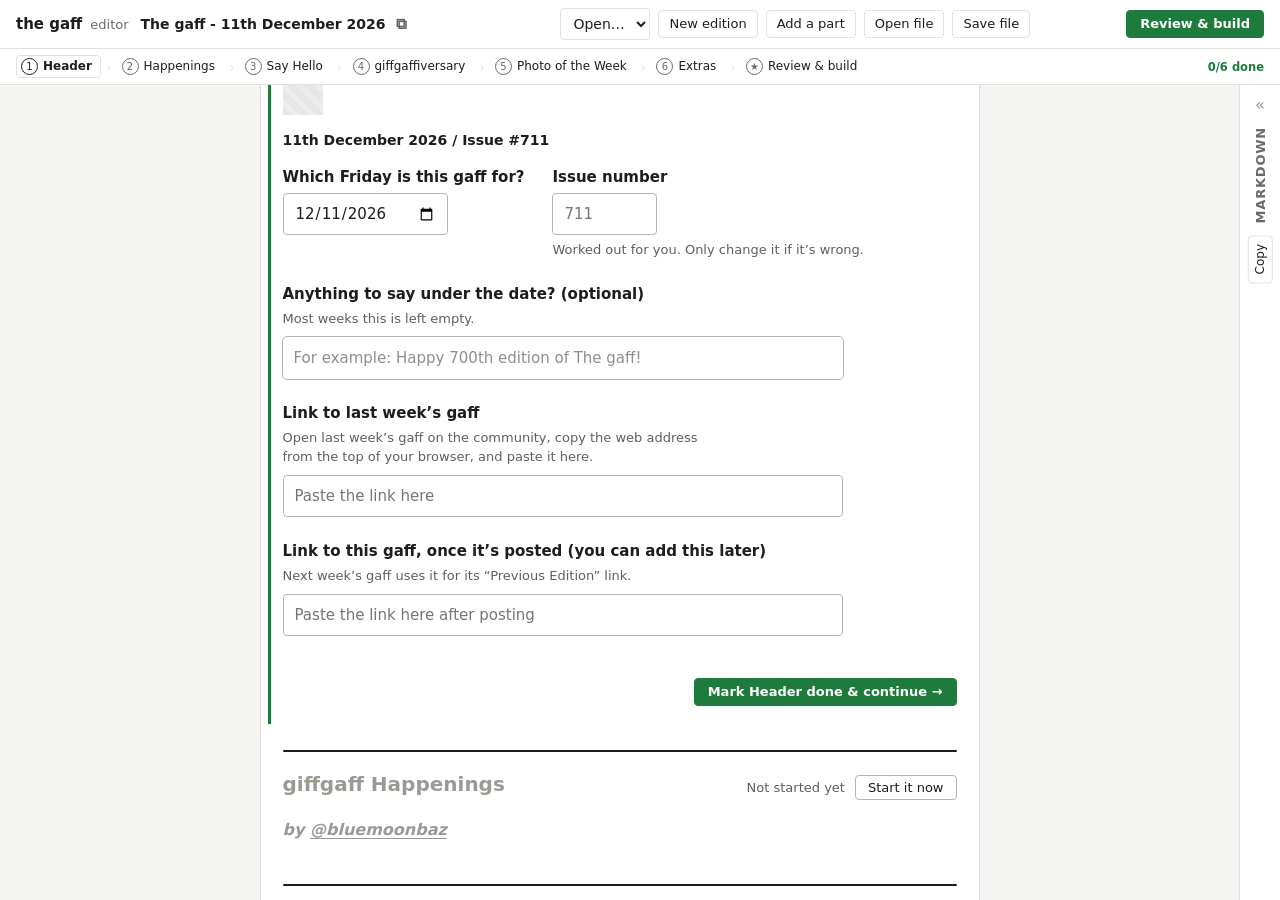
==== index.html @ 797ac7a9 "Add files via upload" ====
<!doctype html>
<html lang="en-GB">
<head>
<meta charset="utf-8">
<meta name="viewport" content="width=device-width, initial-scale=1">
<title>The gaff editor</title>
<link rel="stylesheet" href="static/style.css?v=ccc0c034e7">
</head>
<body>
<header class="topbar">
  <div class="brand"><span class="logo">the gaff</span><span class="brand-sub">editor</span></div>
  <div class="edition-title">
    <span id="thread-title">The gaff</span>
    <button class="icon-btn" id="copy-title" title="Copy thread title" aria-label="Copy thread title">⧉</button>
  </div>
  <div class="top-actions">
    <label class="open-label editor-only">
      <span class="sr-only">Open a draft or edition</span>
      <select id="open-select"><option value="">Open…</option></select>
    </label>
    <button class="btn editor-only" id="new-btn">New edition</button>
    <button class="btn editor-only" id="add-part" title="Add a part someone sent you (their file or link), or ask someone for theirs">Add a part</button>
    <button class="btn browser-only editor-only" id="open-file" title="Open a draft file you saved earlier">Open file</button>
    <button class="btn browser-only editor-only" id="save-file" title="Download this draft as a file, to keep a copy or move it to another computer">Save file</button>
    <a class="btn server-only editor-only" id="form-view" href="/static/classic.html" title="The older form-based editor (same drafts)">Form view</a>
    <span class="save-status" id="save-status" aria-live="polite"></span>
    <button class="btn primary editor-only" id="review-btn">Review &amp; build</button>
    <button class="btn primary contrib-only" id="send-part">Send my part</button>
  </div>
</header>

<nav class="tabs" id="tabs" role="tablist" aria-label="Steps"></nav>

<main class="studio" id="studio">
  <div class="canvas-scroll" id="scroll">
    <div id="review"></div>
    <article class="post editing" id="canvas" aria-label="The post – click the dashed boxes to type or paste"></article>
  </div>
  <aside class="rail" aria-label="Markdown">
    <div class="pane-head">
      <button class="icon-btn md-toggle" id="rail-toggle" aria-expanded="false" aria-controls="rail-md" title="Show the Markdown">«</button>
      <h2 id="rail-heading">Markdown</h2>
      <button class="btn small" id="rail-copy">Copy</button>
    </div>
    <div class="md-out" id="rail-md"></div>
  </aside>
</main>

<dialog id="done-dialog">
  <form method="dialog" class="dialog-body" id="done-body"></form>
</dialog>
<div class="toast" id="toast" role="status" hidden></div>

<script src="static/md.js?v=7ccc064579"></script>
<script src="static/gaff.js?v=5ef4375bb8"></script>
<script src="static/store.js?v=3853bcebb0"></script>
<script src="static/editor.js?v=be3383e889"></script>
</body>
</html>
---- static/style.css ----
:root {
  --bg: #f4f4f2;
  --panel: #ffffff;
  --ink: #1d1d1b;
  --muted: #6b6b66;
  --line: #e2e2dd;
  --accent: #222;       /* community "Log in to reply" yellow */
  --accent-ink: #1d1d1b;
  --focus: #333;
  --danger: #333;
  --ok: #333;
  --hl: #f2f2f2;
  --code-bg: #fafaf7;
  font-family: system-ui, -apple-system, "Segoe UI", sans-serif;
  color-scheme: light;
}
@media (prefers-color-scheme: dark) {
  :root:not([data-theme="light"]) {
    --bg: #161615; --panel: #1f1f1d; --ink: #ecece8; --muted: #a2a29c; --line: #34342f;
    --hl: #2a2a2a; --code-bg: #191917; --focus: #bbb; color-scheme: dark;
  }
}
:root[data-theme="dark"] {
  --bg: #161615; --panel: #1f1f1d; --ink: #ecece8; --muted: #a2a29c; --line: #34342f;
  --hl: #2a2a2a; --code-bg: #191917; --focus: #bbb; color-scheme: dark;
}

* { box-sizing: border-box; }
html, body { height: 100%; margin: 0; }
body { background: var(--bg); color: var(--ink); display: flex; flex-direction: column; font-size: 14px; }
.sr-only { position: absolute; width: 1px; height: 1px; overflow: hidden; clip: rect(0 0 0 0); }
button, input, select, textarea { font: inherit; color: inherit; }
:focus-visible { outline: 2px solid var(--focus); outline-offset: 2px; }

/* ---------- top bar ---------- */
.topbar {
  display: flex; align-items: center; gap: 16px; flex-wrap: wrap;
  padding: 10px 16px; background: #1d1d1b; color: #fff;
}
.brand { display: flex; align-items: baseline; gap: 8px; }
.logo { font-family: system-ui, -apple-system, "Segoe UI", sans-serif; font-weight: 700; font-size: 20px; color: inherit; letter-spacing: -0.5px; }
.brand-sub { color: #bdbdb6; font-size: 13px; }
.edition-title { display: flex; align-items: center; gap: 6px; font-weight: 600; flex: 1; min-width: 200px; }
.top-actions { display: flex; align-items: center; gap: 8px; flex-wrap: wrap; }
.topbar select, .topbar .btn:not(.primary) { background: #2d2d2a; border: 1px solid #45453f; color: #fff; }
.save-status { color: #bdbdb6; font-size: 12px; min-width: 80px; text-align: right; }
.icon-btn { background: none; border: 0; color: inherit; cursor: pointer; opacity: .7; font-size: 15px; padding: 2px 4px; }
.icon-btn:hover { opacity: 1; }

.btn {
  border: 1px solid var(--line); background: var(--panel); border-radius: 7px;
  padding: 4px 10px; cursor: pointer; white-space: nowrap; font-size: 13px; line-height: 1.4;
}
.btn:hover { filter: brightness(0.96); }
.btn.primary { background: var(--accent); color: var(--accent-ink); border-color: transparent; font-weight: 700; border-radius: 999px; padding: 4px 13px; }
.btn.small { padding: 2px 8px; font-size: 12px; }
.btn.ghost { background: transparent; }
.btn.danger { color: var(--danger); }
select { border: 1px solid var(--line); border-radius: 8px; padding: 6px 8px; background: var(--panel); }

/* ---------- three panes ---------- */
.workspace {
  flex: 1; min-height: 0;
  display: grid; grid-template-columns: minmax(340px, 1.15fr) minmax(280px, 1fr) minmax(320px, 1fr);
  gap: 1px; background: var(--line);
}
.pane { background: var(--panel); min-height: 0; display: flex; flex-direction: column; }
.pane-head {
  display: flex; align-items: center; gap: 10px; padding: 10px 14px;
  border-bottom: 1px solid var(--line); min-height: 46px;
}
.pane-head h2 { font-size: 13px; text-transform: uppercase; letter-spacing: .06em; color: var(--muted); margin: 0; flex: 1; }
.toggle { display: flex; align-items: center; gap: 5px; font-size: 12px; color: var(--muted); }

/* Collapsed Markdown: a slim rail with the expand button and Copy */
.md-toggle { color: var(--muted); font-size: 16px; line-height: 1; padding: 2px 4px; }
.workspace.md-collapsed { grid-template-columns: minmax(340px, 1.15fr) 40px minmax(320px, 1.6fr); }
.workspace.md-collapsed .md-out,
.workspace.md-collapsed .md-pane .toggle { display: none; }
.workspace.md-collapsed .md-pane .pane-head { flex-direction: column; justify-content: flex-start; height: 100%; padding: 10px 0; gap: 12px; border-bottom: 0; }
.workspace.md-collapsed .md-pane h2,
.workspace.md-collapsed #copy-md { writing-mode: vertical-rl; transform: rotate(180deg); flex: none; }
.workspace.md-collapsed .md-pane h2 { cursor: pointer; }
.workspace.md-collapsed #copy-md { padding: 8px 3px; }

@media (max-width: 1100px) {
  .workspace { grid-template-columns: 1fr 1fr; grid-template-rows: auto auto; }
  .workspace.md-collapsed { grid-template-columns: 40px 1fr; }
  .editor-pane { grid-column: 1 / -1; max-height: 60vh; }
}
@media (max-width: 720px) {
  .workspace { display: flex; flex-direction: column; overflow: auto; }
  .pane { min-height: 50vh; }
  .editor-pane { max-height: none; }
  /* Stacked layout: collapse to just the header bar, laid out normally */
  .workspace.md-collapsed .md-pane { min-height: 0; }
  .workspace.md-collapsed .md-pane .pane-head { flex-direction: row; height: auto; padding: 10px 14px; }
  .workspace.md-collapsed .md-pane h2,
  .workspace.md-collapsed #copy-md { writing-mode: horizontal-tb; transform: none; }
}

/* ---------- editor ---------- */

.form { padding: 14px; overflow: auto; flex: 1; }
.form.disabled .section-body { opacity: .45; }
.section-intro { color: var(--muted); margin: 0 0 12px; font-size: 13px; line-height: 1.45; }
.include { display: flex; align-items: center; gap: 8px; font-weight: 600; margin-bottom: 12px; }

.field { display: flex; flex-direction: column; gap: 4px; margin-bottom: 12px; }
.field > span { font-size: 12px; font-weight: 600; color: var(--muted); }
.field small { color: var(--muted); font-size: 12px; line-height: 1.4; }
.field input, .field textarea, .field select {
  border: 1px solid var(--line); border-radius: 8px; padding: 8px 10px; background: var(--panel); width: 100%;
}
.field textarea { resize: vertical; min-height: 64px; line-height: 1.45; font-family: ui-monospace, SFMono-Regular, Menlo, monospace; font-size: 12.5px; }
.field textarea.md { min-height: 120px; }
.field .prefixed { display: flex; align-items: stretch; }
.field .prefixed b { border: 1px solid var(--line); border-right: 0; border-radius: 8px 0 0 8px; padding: 8px 9px; color: var(--muted); background: var(--code-bg); font-weight: 600; }
.field .prefixed input { border-radius: 0 8px 8px 0; }
.row { display: grid; grid-template-columns: 1fr 1fr; gap: 10px; }
.parse-note { color: #555; font-size: 12px; }

.card { border: 1px solid var(--line); border-radius: 10px; padding: 12px; margin-bottom: 12px; background: var(--bg); }
.card-head { display: flex; align-items: center; gap: 6px; margin-bottom: 8px; }
.card-head strong { flex: 1; font-size: 13px; }
.card-head .btn { padding: 2px 8px; font-size: 12px; }
.list-title { font-size: 13px; margin: 18px 0 8px; }
.avatar-row { display: flex; gap: 8px; align-items: center; }
.avatar-row img { width: 36px; height: 36px; border-radius: 6px; background: var(--line); }

/* ---------- journey steps ---------- */
/* Full-width step bar across the top, under the title bar */
.tabs {
  flex: none; display: flex; align-items: center; gap: 4px 14px; flex-wrap: wrap;
  padding: 7px 16px; background: var(--panel); border-bottom: 1px solid var(--line);
}
.steps li.progress { margin-left: auto; padding-left: 14px; gap: 8px; font-size: 11.5px; color: var(--muted); font-weight: 600; white-space: nowrap; }
.steps li.progress::before { content: none; }
.progress .bar { width: 70px; height: 4px; border-radius: 2px; background: var(--line); overflow: hidden; }
.progress .bar span { display: block; height: 100%; background: var(--ok); transition: width .3s; }
.steps { list-style: none; margin: 0; padding: 0; display: flex; flex-wrap: wrap; row-gap: 4px; align-items: center; flex: 1; }
.steps li { display: flex; align-items: center; }
.steps li + li::before { content: "›"; color: var(--muted); padding: 0 5px; font-size: 14px; }
.step {
  display: inline-flex; align-items: center; gap: 5px; white-space: nowrap;
  border: 1px solid var(--line); background: transparent; border-radius: 999px;
  padding: 2px 9px 2px 3px; cursor: pointer; font-size: 12px; font-weight: 600; line-height: 1.4;
}
.step:hover { background: var(--bg); }
.step .num {
  flex: none; width: 17px; height: 17px; border-radius: 50%; display: grid; place-items: center;
  font-size: 10px; font-weight: 700; border: 1.5px solid var(--muted); color: var(--muted);
}
.step-label small { display: none; }   /* status shows in the circle, and in the tooltip */
.step.done .num, .step.ready .num { background: var(--ok); border-color: var(--ok); color: #fff; }
.step.skipped .num { border-style: dashed; }
.step.skipped .step-label { color: var(--muted); }
.step.warn .num { background: #555; border-color: #555; color: #fff; }
.step[aria-selected="true"] { border-color: var(--ink); box-shadow: inset 0 0 0 1px var(--ink); background: var(--bg); }
.step:is(.todo, .locked)[aria-selected="true"] .num { border-color: var(--ink); color: var(--ink); }

.step-title { font-size: 17px; margin: 0 0 4px; }
.step-nav { position: sticky; bottom: -14px; margin: 16px -14px -14px; padding: 12px 14px; background: var(--panel); border-top: 1px solid var(--line); }
.step-buttons { display: flex; align-items: center; gap: 8px; flex-wrap: wrap; }
.step-buttons .spacer { flex: 1; }
.step-done-note { color: var(--ok); font-weight: 700; font-size: 13px; }
.step-problems { background: #f3f3f3; color: #333; border-radius: 8px; padding: 10px 12px; margin-bottom: 10px; font-size: 13px; }
.step-problems ul { margin: 6px 0 0; padding-left: 18px; }

.review-list { list-style: none; padding: 0; margin: 0 0 16px; display: flex; flex-direction: column; gap: 6px; }
.review-list li { display: flex; align-items: center; gap: 10px; border: 1px solid var(--line); border-radius: 10px; padding: 8px 10px; }
.review-list .num { width: 24px; height: 24px; border-radius: 50%; display: grid; place-items: center; font-weight: 700; font-size: 12px; border: 1.5px solid var(--muted); color: var(--muted); flex: none; }
.review-list .done .num { background: var(--ok); border-color: var(--ok); color: #fff; }
.review-list .warn .num { background: #555; border-color: #555; color: #fff; }
.review-list .skipped .num { border-style: dashed; }
.review-name { flex: 1; display: flex; flex-direction: column; font-weight: 600; }
.review-name small { font-weight: 400; color: var(--muted); }
.btn.big { padding: 6px 18px; font-size: 14px; }
.btn:disabled { opacity: .45; cursor: not-allowed; filter: none; }

/* ---------- markdown pane ---------- */
.md-out { overflow: auto; flex: 1; padding: 8px 0; background: var(--code-bg); }
.md-part { padding: 4px 14px; border-left: 3px solid transparent; cursor: pointer; }
.md-part.active { background: var(--hl); border-left-color: var(--accent); }
.md-out.only .md-part:not(.active) { display: none; }
.md-part pre {
  margin: 0; white-space: pre-wrap; word-break: break-word;
  font: 12px/1.55 ui-monospace, SFMono-Regular, Menlo, monospace;
}

/* ---------- warnings ---------- */
.warn-chip { border: 0; background: #efefef; color: #333; border-radius: 999px; padding: 4px 10px; font-size: 12px; cursor: pointer; font-weight: 600; }
.warn-list { margin: 0; padding: 8px 14px 8px 30px; background: #f7f7f7; color: #333; border-bottom: 1px solid var(--line); font-size: 12.5px; max-height: 160px; overflow: auto; }
.warn-list li { cursor: pointer; padding: 2px 0; }
.warn-list li:hover { text-decoration: underline; }

/* ---------- preview (mimics community.giffgaff.com, always light) ---------- */
.preview-scroll { overflow: auto; flex: 1; background: #fff; padding: 16px; color-scheme: light; }
.post {
  background: #f2f2f2; color: #1d1d1b; border-radius: 4px; padding: 20px 22px;
  font-family: system-ui, -apple-system, "Segoe UI", sans-serif; font-size: 14px; line-height: 1.6;
  max-width: 660px; margin: 0 auto;
}
.pv-part { border-radius: 4px; transition: box-shadow .2s; cursor: pointer; }
.pv-part.active { box-shadow: -10px 0 0 #f2f2f2, -13px 0 0 var(--accent); }
.post p { margin: 0 0 1em; }
.post h1, .post h2, .post h3 { font-size: 20px; font-weight: 700; margin: .9em 0 .4em; }
.post h4 { font-size: 16px; font-weight: 700; margin: .6em 0 .8em; }
.post hr { border: 0; border-top: 2px solid #1d1d1b; margin: 1.2em 0; }
.post a { color: #1d1d1b; font-weight: 700; text-decoration: underline; text-underline-offset: 3px; }
.post a.mention { color: #333; text-decoration: none; }
.post blockquote { background: #fff; margin: 0 0 1em; padding: 12px 16px; border-radius: 4px; }
.post blockquote p:last-child { margin-bottom: 0; }
.post ul { padding-left: 22px; margin: 0 0 1em; list-style: square; }
.post img { max-width: 100%; height: auto; vertical-align: middle; }
.post img[alt=""] { min-width: 40px; min-height: 30px; background: repeating-linear-gradient(45deg, #e6e6e6 0 6px, #ededed 6px 12px); }
.post code { background: #fff; padding: 1px 4px; border-radius: 3px; font-size: 12.5px; }
.post .placeholder { background: #e8e8e8; border-radius: 3px; padding: 0 3px; }
.post .setext-warning { outline: 2px dashed #555; outline-offset: 3px; }

/* ---------- dialog ---------- */
dialog { border: 0; border-radius: 14px; padding: 0; width: min(720px, calc(100vw - 32px)); background: var(--panel); color: var(--ink); box-shadow: 0 20px 60px rgba(0,0,0,.3); }
dialog::backdrop { background: rgba(0,0,0,.45); }
.dialog-body { padding: 20px 22px; display: flex; flex-direction: column; gap: 12px; }
.dialog-body h3 { margin: 0; font-size: 18px; }
.dialog-body ul { margin: 0; padding-left: 20px; line-height: 1.6; }
.dialog-body textarea { width: 100%; height: 260px; font: 12px/1.5 ui-monospace, Menlo, monospace; border: 1px solid var(--line); border-radius: 8px; padding: 10px; background: var(--code-bg); }
.dialog-actions { display: flex; gap: 8px; justify-content: flex-end; flex-wrap: wrap; }
.files code { background: var(--code-bg); padding: 1px 5px; border-radius: 4px; }
.err-item { cursor: pointer; color: var(--danger); }
.err-item:hover { text-decoration: underline; }

/* ======================================================================
   Post editor (index.html): the post itself is the editor
   ====================================================================== */
.studio { flex: 1; min-height: 0; display: grid; grid-template-columns: 1fr 40px; gap: 1px; background: var(--line); }
.studio.rail-open { grid-template-columns: 1fr minmax(300px, 34%); }
.canvas-scroll { overflow: auto; background: #fff; padding: 20px 16px 120px; color-scheme: light; }
.post.editing { max-width: 720px; }
#review { max-width: 720px; margin: 0 auto; }
.review-card { background: var(--panel); color: var(--ink); border: 1px solid var(--line); border-radius: 12px; padding: 16px 18px; margin-bottom: 16px; font-family: system-ui, sans-serif; }
.review-card .btn.big { margin-top: 4px; }

/* parts that are added for you */
.post .fixed { position: relative; border-radius: 4px; }
.post.editing .fixed:hover { background: rgba(0, 0, 0, .035); }
.post .missing { color: #333; background: #f3f3f3; border-radius: 3px; padding: 0 4px; font-style: italic; }

/* dashed boxes you type or paste into */
.slot { outline: 1.5px dashed transparent; outline-offset: 3px; border-radius: 4px; transition: outline-color .12s, background .12s; }
.slot[contenteditable] { outline-color: #cfcfc8; min-height: 1.6em; cursor: text; }
.slot[contenteditable]:hover { outline-color: #a3a39c; }
.slot[contenteditable]:focus { outline: 2px solid #333; background: #fff; }
.slot[contenteditable]:empty::before, .slot[contenteditable].is-empty::before {
  content: attr(data-placeholder); color: #8a8a85; font-style: italic; font-weight: 400; pointer-events: none;
}
.slot.has-default.is-empty::before { font-style: normal; color: #7c7c76; }
.slot.has-default.is-empty::after { content: "  (standard text: type to change it)"; font: italic 11px system-ui, sans-serif; color: #9a9a94; }
.slot.problem, .link-chip.problem { outline: 2px solid #555 !important; outline-offset: 3px; }
.post .slot-hint { font: 12px/1.45 system-ui, sans-serif; color: #333; background: #f3f3f3; border-radius: 6px; padding: 5px 9px; margin: 8px 0 10px; }
.post blockquote.slot[contenteditable] { min-height: 72px; }
.post .slot p:last-child { margin-bottom: 0; }
.text-slot { margin: 2px 0; }
.title-slot.bold, .inline-slot.bold { font-weight: 700; }
.title-slot.linked, .inline-slot.linked { text-decoration: underline; text-underline-offset: 3px; }
.inline-slot { display: inline-block; min-width: 3ch; padding: 0 2px; }
h4 .inline-slot { font-style: italic; }
.greeting { margin: 6px 0 10px; }
.lines-slot[contenteditable] { min-height: 2.2em; padding: 2px 0; }
.lines-slot ul { margin-bottom: 0; }
.lines-images img { max-height: 180px; }
.slot-label { font: 600 12px system-ui, sans-serif; color: #6b6b66; margin: 14px 0 2px; }
.header-fields { display: flex; gap: 14px; flex-wrap: wrap; font: 600 12px system-ui, sans-serif; color: #6b6b66; margin: 0 0 12px; }
.header-fields input { font: 13px system-ui, sans-serif; border: 1px solid #d6d6d0; border-radius: 6px; padding: 3px 6px; margin-left: 4px; background: #fff; color: #1d1d1b; }

/* link chips */
.chip-wrap { margin: 2px 0 10px; }
.link-chip { display: inline-flex; align-items: center; gap: 4px; max-width: 100%; font: 12px system-ui, sans-serif; color: #333;
  background: #fff; border: 1px solid #dcdcd6; border-radius: 999px; padding: 2px 10px; cursor: pointer; }
.link-chip.empty { color: #6b6b66; border-style: dashed; }
.link-chip span { overflow: hidden; text-overflow: ellipsis; white-space: nowrap; }
.link-input { font: 12px system-ui, sans-serif; width: 100%; border: 2px solid #333; border-radius: 6px; padding: 4px 8px; }

/* items (stories, members, anniversaries, extra sections) */
.item { position: relative; padding: 10px 0 4px; }
.sec.current .item + .item, .sec.current .item + .add-btn { border-top: 1px dashed #dcdcd6; }
.item-tools { position: absolute; right: -4px; top: 8px; display: none; gap: 2px; z-index: 1; }
.sec.current .item:hover > .item-tools, .sec.current .item:focus-within > .item-tools { display: flex; }
.item-tools button { font: 12px system-ui, sans-serif; border: 1px solid #dcdcd6; background: #fff; border-radius: 6px; padding: 0 7px; cursor: pointer; color: #555; }
.item-tools button:disabled { opacity: .35; cursor: default; }
.add-btn { display: block; font: 600 12px system-ui, sans-serif; border: 1.5px dashed #bdbdb6; background: transparent; color: #555; border-radius: 8px;
  padding: 7px 12px; cursor: pointer; margin: 8px 0 16px; }
.add-btn:hover { border-color: #333; color: #333; }
.avatar-pick { display: flex; gap: 6px; align-items: center; margin-bottom: 6px; }
.avatar-pick img { width: 46px; height: 46px; border-radius: 4px; outline: 2px solid transparent; outline-offset: 1px; }
.sec.current .avatar-pick img { cursor: pointer; opacity: .5; }
.sec.current .avatar-pick img.on { outline-color: #333; opacity: 1; }
.avatar-pick small { font: 11px system-ui, sans-serif; color: #8a8a85; }

/* "+ Add a section" placeholder */
.add-section { display: flex; flex-wrap: wrap; align-items: center; gap: 4px 10px; width: 100%; text-align: left; margin: 18px 0 6px;
  border: 2px dashed #c9c9c2; background: rgba(255, 255, 255, .55); border-radius: 10px; padding: 12px 14px; cursor: pointer;
  font: 600 14px system-ui, -apple-system, "Segoe UI", sans-serif; color: #55554f; }
.add-section:hover { border-color: #333; color: #333; background: #fff; }
.add-section .plus { width: 24px; height: 24px; border-radius: 50%; border: 2px solid currentColor; display: grid; place-items: center; line-height: 1; }
.add-section small { flex-basis: 100%; font: 400 12px system-ui, sans-serif; color: #8a8a85; padding-left: 34px; }

/* where you are in the journey */
.sec { position: relative; margin: 0 -12px; padding: 2px 12px; border-radius: 6px; }
.sec.current { box-shadow: -4px 0 0 var(--accent); background: transparent; }
.sec.upcoming, .sec.skipped { opacity: .6; }
.sec .later { font: 13px system-ui, sans-serif; color: #6b6b66; margin: 0 0 12px; }
.sec .later button { background: none; border: 0; padding: 0; color: #333; text-decoration: underline; cursor: pointer; font: inherit; }
.state-pill { position: absolute; right: 12px; top: 24px; font: 600 11px system-ui, sans-serif; border: 0; border-radius: 999px; padding: 2px 9px; cursor: pointer; }
.state-pill.done { background: #f0f0f0; color: #333; }
.state-pill.upcoming, .state-pill.skipped { background: #efefef; color: #55554f; }
#sec-header > .state-pill { top: 8px; }
.extras-wrap > .state-pill { position: static; margin: 6px 0; }
.sec-actions { display: flex; flex-wrap: wrap; gap: 8px; align-items: center; justify-content: flex-end; padding: 12px 0 16px; font-family: system-ui, sans-serif; }
.sec-actions .problems { flex: 1 1 100%; }
.sec-actions .problems .slot-hint { margin: 0; }

/* markdown rail */
.rail { background: var(--panel); display: flex; flex-direction: column; min-height: 0; }
.studio:not(.rail-open) .rail .pane-head { flex-direction: column; height: 100%; padding: 10px 0; border-bottom: 0; gap: 12px; }
.studio:not(.rail-open) .rail h2, .studio:not(.rail-open) #rail-copy { writing-mode: vertical-rl; transform: rotate(180deg); flex: none; }
.studio:not(.rail-open) .rail h2 { cursor: pointer; }
.studio:not(.rail-open) #rail-md { display: none; }
.studio:not(.rail-open) #rail-copy { padding: 8px 3px; }

.toast { position: fixed; left: 50%; bottom: 22px; transform: translateX(-50%); z-index: 20; background: #1d1d1b; color: #fff;
  font: 13px system-ui, sans-serif; padding: 9px 14px; border-radius: 10px; box-shadow: 0 8px 30px rgba(0, 0, 0, .25); max-width: min(560px, calc(100vw - 32px)); }
.toast[hidden] { display: none; }

@media (max-width: 720px) {
  .studio, .studio.rail-open { grid-template-columns: 1fr; grid-template-rows: 1fr auto; }
  .studio:not(.rail-open) .rail .pane-head { flex-direction: row; height: auto; padding: 8px 14px; }
  .studio:not(.rail-open) .rail h2, .studio:not(.rail-open) #rail-copy { writing-mode: horizontal-tb; transform: none; }
  .rail { max-height: 45vh; }
  .item-tools { display: flex; position: static; justify-content: flex-end; }
}

/* ======================================================================
   Plain look: no colour, no pills, no shadows (overrides the rules above)
   ====================================================================== */
body { font-size: 14px; }
.topbar { background: var(--panel); color: var(--ink); border-bottom: 1px solid var(--line); padding: 8px 16px; gap: 12px; }
.logo { color: var(--ink); font-family: inherit; font-size: 15px; font-weight: 700; letter-spacing: 0; }
.brand-sub { color: var(--muted); }
.edition-title { font-weight: 600; }
.topbar select, .topbar .btn:not(.primary) { background: var(--panel); border: 1px solid var(--line); color: var(--ink); }
.save-status { color: var(--muted); }
.btn, .btn.primary, .btn.small { border-radius: 4px; }
.btn.primary { background: var(--ink); color: var(--panel); font-weight: 600; }
.btn.big { padding: 6px 16px; }
select { border-radius: 4px; }
a.btn { color: inherit; text-decoration: none; }

/* steps: a plain numbered list */
.tabs { padding: 6px 16px; }
.step { border: 1px solid transparent; border-radius: 4px; padding: 2px 8px 2px 4px; font-weight: 400; }
.step:hover { background: none; text-decoration: underline; }
.step[aria-selected="true"] { border-color: var(--line); background: none; box-shadow: none; font-weight: 700; }
.step .num { border: 1px solid var(--muted); font-weight: 400; }
.step.done .num, .step.ready .num, .step.warn .num { background: none; color: var(--ink); border-color: var(--ink); }
.step.skipped .step-label { color: var(--muted); text-decoration: line-through; }
.steps li + li::before { color: var(--line); }
.steps li.progress .bar { display: none; }
.review-list .done .num, .review-list .warn .num { background: none; color: var(--ink); border-color: var(--ink); }
.review-list li { border-radius: 4px; }
.review-card { border-radius: 4px; }

/* the post: a plain white page */
.canvas-scroll, .preview-scroll { background: var(--bg); }
.post { background: #fff; border: 1px solid #ddd; border-radius: 2px; }
.post a.mention { color: inherit; }
.sec { border-radius: 0; }
.sec.current { box-shadow: -2px 0 0 #999; background: none; }
.sec.upcoming, .sec.skipped { opacity: .5; }
.state-pill, .state-pill.done, .state-pill.upcoming, .state-pill.skipped {
  background: none; color: #666; font-weight: 400; border-radius: 0; padding: 0; text-decoration: underline;
}
.slot[contenteditable] { outline-color: #ccc; }
.slot[contenteditable]:focus { outline: 1px solid #333; }
.slot.problem, .link-chip.problem { outline: 1px solid #333 !important; }
.post .slot-hint, .step-problems, .warn-list { background: none; border-left: 2px solid #333; border-radius: 0; color: #333; padding: 2px 8px; }
.post .slot-hint::before { content: "\26A0\FE0E  "; }
.warn-chip { background: none; border: 1px solid var(--line); border-radius: 4px; color: var(--ink); font-weight: 400; }
.link-chip, .link-input, .add-btn { border-radius: 4px; }
.link-chip { color: #333; }
.add-section { font-family: inherit; font-size: 13px; font-weight: 600; border: 1px dashed #bbb; border-radius: 4px; background: none; color: #444; }
.add-section:hover { background: none; border-color: #333; color: #000; }
.add-section .plus { border: 0; width: auto; height: auto; font-size: 15px; }
.avatar-pick img { border-radius: 2px; }
.sec.current .avatar-pick img.on { outline: 1px solid #333; }
.toast { background: #333; border-radius: 4px; box-shadow: none; }
.md-part.active { border-left-color: #999; }
dialog { border-radius: 4px; box-shadow: 0 4px 20px rgba(0, 0, 0, .2); }

/* Buttons that only make sense with or without the Python server */
.browser-only { display: none !important; }
body[data-mode="browser"] .browser-only { display: inline-block !important; }
body[data-mode="browser"] .server-only { display: none !important; }

/* Sending parts: contributor mode (?part=…) and the editor's "Add a part" */
.contrib-only { display: none !important; }
body[data-part] .contrib-only { display: inline-block !important; }
body[data-part] .editor-only { display: none !important; }
.part-bar { display: flex; flex-wrap: wrap; align-items: center; gap: 6px 8px; font-size: 13px; }
.part-bar select, .part-bar input { font: inherit; border: 1px solid var(--line); border-radius: 4px; padding: 2px 6px; background: var(--panel); color: var(--ink); }
.part-bar .muted { color: var(--muted); }
.part-bar a { color: inherit; margin-left: auto; }
.post .from-note { font: 12px system-ui, sans-serif; color: #444; border-left: 2px solid #999; padding: 2px 8px; margin: 0 0 12px; }
.paste-link { display: flex; gap: 6px; }
.paste-link input { flex: 1; font: 13px system-ui, sans-serif; border: 1px solid var(--line); border-radius: 4px; padding: 5px 8px; background: var(--panel); color: var(--ink); }
.part-error { color: var(--ink); border-left: 2px solid #333; padding: 2px 8px; font-size: 13px; }
.dialog-body h4 { margin: 4px 0 0; font-size: 14px; }
.dialog-body hr { border: 0; border-top: 1px solid var(--line); margin: 6px 0; width: 100%; }

/* Header step: plain questions with room to breathe */
.questions { margin: 6px 0 4px; font-family: system-ui, -apple-system, "Segoe UI", sans-serif; }
.q { margin: 0 0 22px; }
.q-row { display: flex; flex-wrap: wrap; gap: 0 28px; }
.q-label { font-size: 15px; font-weight: 600; color: #1d1d1b; margin: 0 0 4px; }
.post .q-help { font-size: 13px; line-height: 1.45; color: #5f5f5a; margin: 0 0 8px; max-width: 52ch; }
.q input[type="date"], .q input[type="text"], .q input[type="url"] {
  font: 15px system-ui, -apple-system, "Segoe UI", sans-serif; color: #1d1d1b; background: #fff;
  border: 1px solid #b5b5b0; border-radius: 4px; padding: 9px 11px; min-height: 42px;
}
.q input.short { width: 7em; }
.q input.link-box { width: 100%; max-width: 560px; }
.q input:focus { outline: 2px solid #333; outline-offset: 1px; border-color: #333; }
.q input.problem { outline: 2px solid #333; }
.q .slot.boxed[contenteditable] {
  outline: 1px solid #b5b5b0; outline-offset: 0; border-radius: 4px; background: #fff;
  padding: 9px 11px; min-height: 42px; max-width: 560px; font-size: 15px;
}
.q .slot.boxed[contenteditable]:focus { outline: 2px solid #333; }
.q .slot-hint { margin: 8px 0 0; }

.post .q-help.after { margin: 6px 0 0; }

/* Roomier boxes inside the sections (stories, members, anniversaries) */
.post .text-slot[contenteditable] { padding: 7px 10px; margin: 8px 0 6px; min-height: 2.4em; }
.post .inline-slot[contenteditable] { padding: 1px 6px; margin: 0 2px; min-height: 0; }
.post .chip-wrap { margin: 8px 0 14px; }
.post .link-chip { font-size: 13px; padding: 5px 12px; }
.post blockquote.slot[contenteditable], .post .md-slot[contenteditable] { padding: 12px 14px; margin: 0 0 18px; }
.post .item { padding: 16px 0 6px; }
.post .lines-slot[contenteditable] { padding: 8px 10px; margin: 8px 0 14px; min-height: 2.6em; }
.post .greeting { margin: 0 0 12px; }
.post .avatar-pick { margin: 4px 0 10px; }
.post .add-btn { margin: 4px 0 22px; padding: 8px 14px; font-size: 13px; }

/* ======================================================================
   Sections: tidy form-style boxes (overrides the dashed look above)
   ====================================================================== */
.post .slot[contenteditable] {
  outline: 1px solid #c4c4bf; outline-offset: 0; border-radius: 4px; background: #fff;
}
.post .slot[contenteditable]:hover { outline-color: #9a9a95; }
.post .slot[contenteditable]:focus { outline: 2px solid #333; }
.post .slot[contenteditable]:empty::before, .post .slot[contenteditable].is-empty::before {
  font-style: normal; color: #8e8e89;
}
.post .text-slot[contenteditable] { padding: 9px 11px; margin: 4px 0 6px; min-height: 0; }
.post .title-slot.bold[contenteditable] { font-weight: 700; }
.post blockquote.slot[contenteditable] { background: #fff; padding: 12px 14px; margin: 6px 0 4px; min-height: 90px; }
.post .md-slot[contenteditable]:not(blockquote) { padding: 10px 12px; margin: 6px 0 14px; }
.post .lines-slot[contenteditable] { padding: 9px 11px; margin: 6px 0 4px; }
.post .slot.problem, .post .slot.problem[contenteditable] { outline: 2px solid #333 !important; }

/* "by @username": a small box sized to the name */
.post h4.by-line { display: flex; align-items: center; gap: 2px; margin: 4px 0 14px; }
.post .author-box {
  font: italic 700 16px system-ui, -apple-system, "Segoe UI", sans-serif; color: #1d1d1b;
  border: 1px solid #c4c4bf; border-radius: 4px; background: #fff; padding: 3px 7px; width: auto;
}
.post .author-box:focus { outline: 2px solid #333; outline-offset: 0; border-color: #333; }

/* Each story / member / anniversary: a heading row, then its boxes */
.post .item { padding: 18px 0 10px; }
.sec.current .item + .item, .sec.current .item + .add-btn { border-top: 1px solid #e3e3df; }
.post .item-head { display: flex; align-items: center; justify-content: space-between; gap: 8px; margin: 0 0 6px; }
.post .item-name { font: 600 13px system-ui, -apple-system, "Segoe UI", sans-serif; color: #5f5f5a; text-transform: uppercase; letter-spacing: .04em; }
.post .item-tools, .sec.current .item:hover > .item-tools, .sec.current .item:focus-within > .item-tools {
  position: static; display: flex; gap: 6px;
}
.post .item-btn {
  font: 13px system-ui, -apple-system, "Segoe UI", sans-serif; color: #333; background: #fff;
  border: 1px solid #c4c4bf; border-radius: 4px; padding: 3px 10px; cursor: pointer;
}
.post .item-btn:hover:not(:disabled) { border-color: #333; }
.post .item-btn:disabled { opacity: .4; cursor: default; }

/* The thread link: a plain text link under the title */
.post .chip-wrap { margin: 2px 0 10px; }
.post .link-chip, .post .link-chip.empty {
  border: 0; background: none; padding: 2px 0; border-radius: 0;
  font: 14px system-ui, -apple-system, "Segoe UI", sans-serif; color: #333; text-decoration: underline; text-underline-offset: 3px;
}
.post .link-chip:hover { color: #000; }
.post .link-input { font-size: 14px; padding: 8px 10px; border: 1px solid #333; border-radius: 4px; max-width: 560px; }

/* "+ Add another story": a normal button */
.post .add-btn {
  display: inline-block; font: 600 14px system-ui, -apple-system, "Segoe UI", sans-serif; color: #1d1d1b;
  background: #fff; border: 1px solid #b5b5b0; border-radius: 4px; padding: 8px 14px; margin: 10px 0 24px;
}
.post .add-btn:hover { border-color: #333; color: #000; }

/* Labels above boxes, and room between stacked boxes */
.post .slot-label { font: 600 14px system-ui, -apple-system, "Segoe UI", sans-serif; color: #1d1d1b; margin: 18px 0 4px; }
.post .lines-slot[contenteditable] { margin: 6px 0 14px; }
.post .chip-wrap + .fixed, .post .chip-wrap + p { margin-top: 14px; }

/* Section status on the heading line: "✓ Done [Edit]" */
.post .sec-title-row { display: flex; align-items: center; justify-content: space-between; gap: 12px; flex-wrap: wrap; }
.post .sec-title-row > h3, .post .sec-title-row > p { margin-right: auto; }
.post .sec-status { display: flex; align-items: center; gap: 10px; font: 13px system-ui, -apple-system, "Segoe UI", sans-serif; color: #5f5f5a; white-space: nowrap; }
.post .sec-status.done .sec-status-text { color: #1d1d1b; font-weight: 600; }
.post .status-btn {
  font: 13px system-ui, -apple-system, "Segoe UI", sans-serif; color: #1d1d1b; background: #fff;
  border: 1px solid #b5b5b0; border-radius: 4px; padding: 4px 12px; cursor: pointer;
}
.post .status-btn:hover { border-color: #333; }
.post .extras-label { font: 600 13px system-ui, -apple-system, "Segoe UI", sans-serif; color: #5f5f5a; text-transform: uppercase; letter-spacing: .04em; margin: 14px auto 6px 0; }
/* Not started / skipped: grey the heading, keep the button clear */
.sec.upcoming, .sec.skipped { opacity: 1; }
.sec.upcoming h3, .sec.upcoming h4, .sec.skipped h3, .sec.skipped h4 { color: #9a9a95; }
.sec.upcoming h4 a, .sec.skipped h4 a { color: inherit; }

/* Quotes in finished sections: a light grey box with a line on the left */
.post blockquote:not([contenteditable]) {
  background: #f4f4f2; border-left: 3px solid #cfcfca; border-radius: 0 4px 4px 0; padding: 10px 14px; margin: 6px 0 16px;
}

/* The "you're here" line starts at the section's divider, not in the gap above it */
.post .sec { margin-top: 26px; padding-top: 0; }
.post .sec:first-child { margin-top: 0; }
.post .sec > hr.fixed:first-child { margin: 0 0 16px; }
.post .sec-title-row > h3 { margin-top: 0; }
.sec.current { box-shadow: -3px 0 0 #1e7b3c; }

/* ======================================================================
   A little colour, only where it means something:
   green = done / continue, amber = needs attention. Everything else stays grey.
   ====================================================================== */
:root { --go: #1e7b3c; --go-dark: #17642f; --go-soft: #e7f3ea; --warn: #9a5b00; --warn-soft: #fff4dc; --warn-line: #d89a2b; }

/* Main buttons: Mark … done & continue, Review & build, Build, Send my part */
.btn.primary, .post .btn.primary { background: var(--go); color: #fff; border-color: var(--go); }
.btn.primary:hover:not(:disabled) { background: var(--go-dark); filter: none; }
.btn.primary:disabled { background: #9fbfa8; border-color: #9fbfa8; }

/* Done */
.post .sec-status.done .sec-status-text { color: var(--go); }
.step.done .num, .step.ready .num { background: var(--go); border-color: var(--go); color: #fff; }
.review-list .done .num { background: var(--go); border-color: var(--go); color: #fff; }
.steps li.progress { color: var(--go); }

/* Needs attention */
.step.warn .num, .review-list .warn .num { background: var(--warn-line); border-color: var(--warn-line); color: #fff; }
.post .slot-hint, .step-problems, .warn-list, .part-error {
  color: var(--warn); background: var(--warn-soft); border-left: 3px solid var(--warn-line); border-radius: 0 4px 4px 0;
}
.post .slot.problem, .post .slot.problem[contenteditable], .post .link-chip.problem, .q input.problem {
  outline: 2px solid var(--warn-line) !important; outline-offset: 0;
}

/* Remove: grey until you point at it */
.post .item-btn:last-child:hover:not(:disabled) { color: #b42318; border-color: #b42318; }

/* Notes from contributors */
.post .from-note { border-left: 3px solid var(--go); background: var(--go-soft); color: #1d3b26; border-radius: 0 4px 4px 0; padding: 4px 10px; }
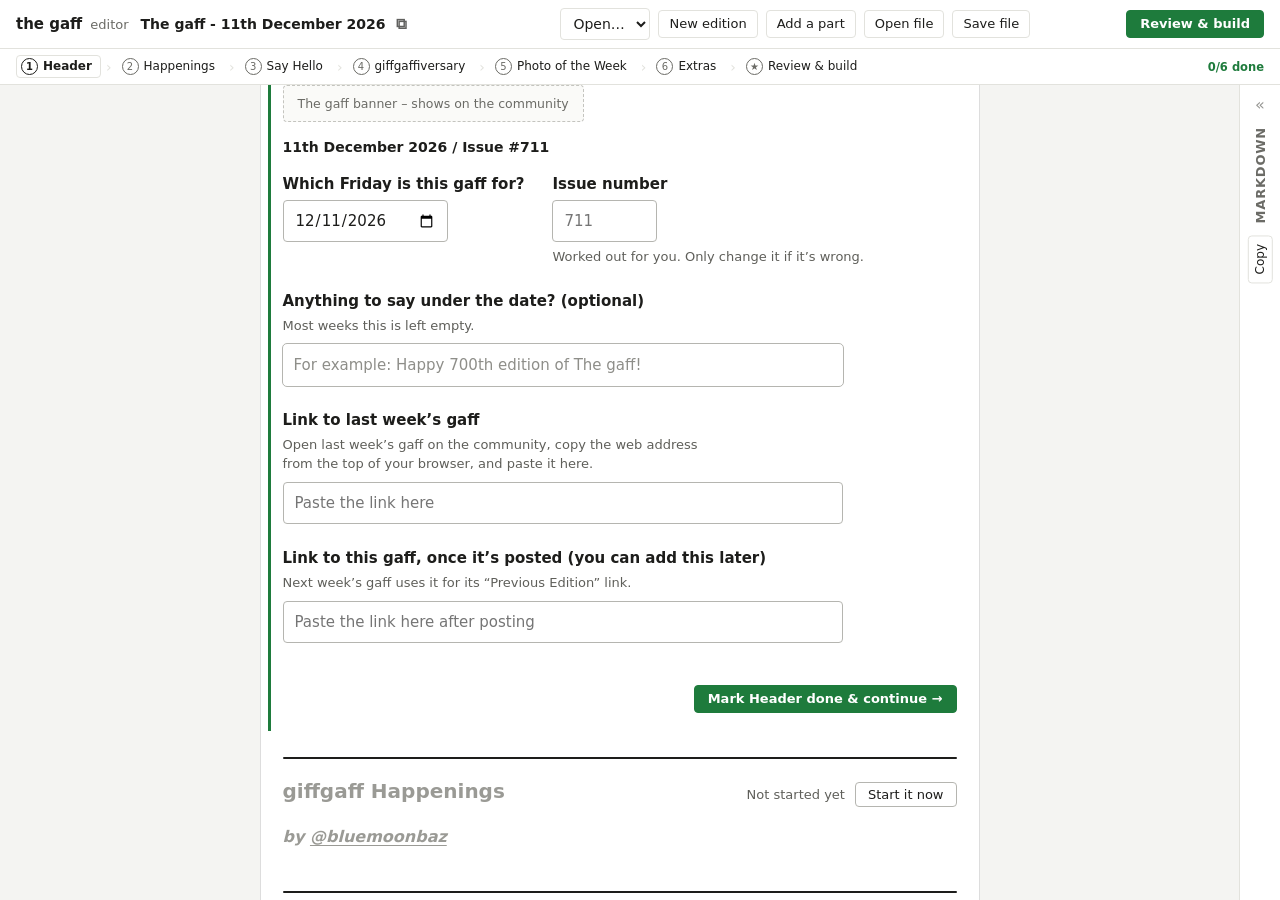
==== commit 6063152d: "Add files via upload" ====
--- a/index.html
+++ b/index.html
@@ -4,7 +4,7 @@
 <meta charset="utf-8">
 <meta name="viewport" content="width=device-width, initial-scale=1">
 <title>The gaff editor</title>
-<link rel="stylesheet" href="static/style.css?v=ccc0c034e7">
+<link rel="stylesheet" href="static/style.css?v=716e9281f2">
 </head>
 <body>
 <header class="topbar">
@@ -22,7 +22,6 @@
     <button class="btn editor-only" id="add-part" title="Add a part someone sent you (their file or link), or ask someone for theirs">Add a part</button>
     <button class="btn browser-only editor-only" id="open-file" title="Open a draft file you saved earlier">Open file</button>
     <button class="btn browser-only editor-only" id="save-file" title="Download this draft as a file, to keep a copy or move it to another computer">Save file</button>
-    <a class="btn server-only editor-only" id="form-view" href="/static/classic.html" title="The older form-based editor (same drafts)">Form view</a>
     <span class="save-status" id="save-status" aria-live="polite"></span>
     <button class="btn primary editor-only" id="review-btn">Review &amp; build</button>
     <button class="btn primary contrib-only" id="send-part">Send my part</button>
@@ -51,9 +50,9 @@
 </dialog>
 <div class="toast" id="toast" role="status" hidden></div>
 
-<script src="static/md.js?v=7ccc064579"></script>
+<script src="static/md.js?v=512c4dd237"></script>
 <script src="static/gaff.js?v=5ef4375bb8"></script>
-<script src="static/store.js?v=3853bcebb0"></script>
-<script src="static/editor.js?v=be3383e889"></script>
+<script src="static/store.js?v=6207f3c7a5"></script>
+<script src="static/editor.js?v=01590c4e12"></script>
 </body>
 </html>
--- a/static/style.css
+++ b/static/style.css
@@ -1,19 +1,27 @@
+/* The gaff editor. Plain black, white and grey; colour only where it means something:
+   green = done / continue, amber = needs attention. */
+
 :root {
   --bg: #f4f4f2;
-  --panel: #ffffff;
+  --panel: #fff;
   --ink: #1d1d1b;
   --muted: #6b6b66;
   --line: #e2e2dd;
-  --accent: #222;       /* community "Log in to reply" yellow */
-  --accent-ink: #1d1d1b;
-  --focus: #333;
-  --danger: #333;
-  --ok: #333;
   --hl: #f2f2f2;
   --code-bg: #fafaf7;
-  font-family: system-ui, -apple-system, "Segoe UI", sans-serif;
+  --focus: #333;
+  --box: #c4c4bf;          /* outline of boxes you type into */
+  --go: #1e7b3c;
+  --go-dark: #17642f;
+  --go-soft: #e7f3ea;
+  --warn: #9a5b00;
+  --warn-soft: #fff4dc;
+  --warn-line: #d89a2b;
+  --font: system-ui, -apple-system, "Segoe UI", sans-serif;
+  font-family: var(--font);
   color-scheme: light;
 }
+/* Dark mode for the editor around the post; the post itself always stays light, like the community. */
 @media (prefers-color-scheme: dark) {
   :root:not([data-theme="light"]) {
     --bg: #161615; --panel: #1f1f1d; --ink: #ecece8; --muted: #a2a29c; --line: #34342f;
@@ -28,548 +36,307 @@
 * { box-sizing: border-box; }
 html, body { height: 100%; margin: 0; }
 body { background: var(--bg); color: var(--ink); display: flex; flex-direction: column; font-size: 14px; }
-.sr-only { position: absolute; width: 1px; height: 1px; overflow: hidden; clip: rect(0 0 0 0); }
 button, input, select, textarea { font: inherit; color: inherit; }
 :focus-visible { outline: 2px solid var(--focus); outline-offset: 2px; }
+.sr-only { position: absolute; width: 1px; height: 1px; overflow: hidden; clip: rect(0 0 0 0); }
+
+/* ---------- buttons ---------- */
+.btn {
+  border: 1px solid var(--line); background: var(--panel); color: var(--ink); border-radius: 4px;
+  padding: 4px 10px; cursor: pointer; white-space: nowrap; font-size: 13px; line-height: 1.4;
+}
+.btn:hover { filter: brightness(.96); }
+.btn:disabled { opacity: .45; cursor: not-allowed; filter: none; }
+.btn.primary { background: var(--go); border-color: var(--go); color: #fff; font-weight: 600; padding: 4px 13px; }
+.btn.primary:hover:not(:disabled) { background: var(--go-dark); filter: none; }
+.btn.primary:disabled { background: #9fbfa8; border-color: #9fbfa8; opacity: 1; }
+.btn.small { padding: 2px 8px; font-size: 12px; }
+.btn.ghost { background: transparent; }
+.btn.big { padding: 6px 16px; font-size: 14px; }
+.icon-btn { background: none; border: 0; color: inherit; cursor: pointer; opacity: .7; font-size: 15px; padding: 2px 4px; }
+.icon-btn:hover { opacity: 1; }
+select { border: 1px solid var(--line); border-radius: 4px; padding: 6px 8px; background: var(--panel); color: var(--ink); }
 
 /* ---------- top bar ---------- */
 .topbar {
-  display: flex; align-items: center; gap: 16px; flex-wrap: wrap;
-  padding: 10px 16px; background: #1d1d1b; color: #fff;
+  display: flex; align-items: center; gap: 12px; flex-wrap: wrap;
+  padding: 8px 16px; background: var(--panel); color: var(--ink); border-bottom: 1px solid var(--line);
 }
 .brand { display: flex; align-items: baseline; gap: 8px; }
-.logo { font-family: system-ui, -apple-system, "Segoe UI", sans-serif; font-weight: 700; font-size: 20px; color: inherit; letter-spacing: -0.5px; }
-.brand-sub { color: #bdbdb6; font-size: 13px; }
+.logo { font-weight: 700; font-size: 15px; }
+.brand-sub { color: var(--muted); font-size: 13px; }
 .edition-title { display: flex; align-items: center; gap: 6px; font-weight: 600; flex: 1; min-width: 200px; }
 .top-actions { display: flex; align-items: center; gap: 8px; flex-wrap: wrap; }
-.topbar select, .topbar .btn:not(.primary) { background: #2d2d2a; border: 1px solid #45453f; color: #fff; }
-.save-status { color: #bdbdb6; font-size: 12px; min-width: 80px; text-align: right; }
-.icon-btn { background: none; border: 0; color: inherit; cursor: pointer; opacity: .7; font-size: 15px; padding: 2px 4px; }
-.icon-btn:hover { opacity: 1; }
-
-.btn {
-  border: 1px solid var(--line); background: var(--panel); border-radius: 7px;
-  padding: 4px 10px; cursor: pointer; white-space: nowrap; font-size: 13px; line-height: 1.4;
-}
-.btn:hover { filter: brightness(0.96); }
-.btn.primary { background: var(--accent); color: var(--accent-ink); border-color: transparent; font-weight: 700; border-radius: 999px; padding: 4px 13px; }
-.btn.small { padding: 2px 8px; font-size: 12px; }
-.btn.ghost { background: transparent; }
-.btn.danger { color: var(--danger); }
-select { border: 1px solid var(--line); border-radius: 8px; padding: 6px 8px; background: var(--panel); }
-
-/* ---------- three panes ---------- */
-.workspace {
-  flex: 1; min-height: 0;
-  display: grid; grid-template-columns: minmax(340px, 1.15fr) minmax(280px, 1fr) minmax(320px, 1fr);
-  gap: 1px; background: var(--line);
-}
-.pane { background: var(--panel); min-height: 0; display: flex; flex-direction: column; }
-.pane-head {
-  display: flex; align-items: center; gap: 10px; padding: 10px 14px;
-  border-bottom: 1px solid var(--line); min-height: 46px;
-}
-.pane-head h2 { font-size: 13px; text-transform: uppercase; letter-spacing: .06em; color: var(--muted); margin: 0; flex: 1; }
-.toggle { display: flex; align-items: center; gap: 5px; font-size: 12px; color: var(--muted); }
-
-/* Collapsed Markdown: a slim rail with the expand button and Copy */
-.md-toggle { color: var(--muted); font-size: 16px; line-height: 1; padding: 2px 4px; }
-.workspace.md-collapsed { grid-template-columns: minmax(340px, 1.15fr) 40px minmax(320px, 1.6fr); }
-.workspace.md-collapsed .md-out,
-.workspace.md-collapsed .md-pane .toggle { display: none; }
-.workspace.md-collapsed .md-pane .pane-head { flex-direction: column; justify-content: flex-start; height: 100%; padding: 10px 0; gap: 12px; border-bottom: 0; }
-.workspace.md-collapsed .md-pane h2,
-.workspace.md-collapsed #copy-md { writing-mode: vertical-rl; transform: rotate(180deg); flex: none; }
-.workspace.md-collapsed .md-pane h2 { cursor: pointer; }
-.workspace.md-collapsed #copy-md { padding: 8px 3px; }
-
-@media (max-width: 1100px) {
-  .workspace { grid-template-columns: 1fr 1fr; grid-template-rows: auto auto; }
-  .workspace.md-collapsed { grid-template-columns: 40px 1fr; }
-  .editor-pane { grid-column: 1 / -1; max-height: 60vh; }
-}
-@media (max-width: 720px) {
-  .workspace { display: flex; flex-direction: column; overflow: auto; }
-  .pane { min-height: 50vh; }
-  .editor-pane { max-height: none; }
-  /* Stacked layout: collapse to just the header bar, laid out normally */
-  .workspace.md-collapsed .md-pane { min-height: 0; }
-  .workspace.md-collapsed .md-pane .pane-head { flex-direction: row; height: auto; padding: 10px 14px; }
-  .workspace.md-collapsed .md-pane h2,
-  .workspace.md-collapsed #copy-md { writing-mode: horizontal-tb; transform: none; }
-}
-
-/* ---------- editor ---------- */
-
-.form { padding: 14px; overflow: auto; flex: 1; }
-.form.disabled .section-body { opacity: .45; }
-.section-intro { color: var(--muted); margin: 0 0 12px; font-size: 13px; line-height: 1.45; }
-.include { display: flex; align-items: center; gap: 8px; font-weight: 600; margin-bottom: 12px; }
-
-.field { display: flex; flex-direction: column; gap: 4px; margin-bottom: 12px; }
-.field > span { font-size: 12px; font-weight: 600; color: var(--muted); }
-.field small { color: var(--muted); font-size: 12px; line-height: 1.4; }
-.field input, .field textarea, .field select {
-  border: 1px solid var(--line); border-radius: 8px; padding: 8px 10px; background: var(--panel); width: 100%;
-}
-.field textarea { resize: vertical; min-height: 64px; line-height: 1.45; font-family: ui-monospace, SFMono-Regular, Menlo, monospace; font-size: 12.5px; }
-.field textarea.md { min-height: 120px; }
-.field .prefixed { display: flex; align-items: stretch; }
-.field .prefixed b { border: 1px solid var(--line); border-right: 0; border-radius: 8px 0 0 8px; padding: 8px 9px; color: var(--muted); background: var(--code-bg); font-weight: 600; }
-.field .prefixed input { border-radius: 0 8px 8px 0; }
-.row { display: grid; grid-template-columns: 1fr 1fr; gap: 10px; }
-.parse-note { color: #555; font-size: 12px; }
-
-.card { border: 1px solid var(--line); border-radius: 10px; padding: 12px; margin-bottom: 12px; background: var(--bg); }
-.card-head { display: flex; align-items: center; gap: 6px; margin-bottom: 8px; }
-.card-head strong { flex: 1; font-size: 13px; }
-.card-head .btn { padding: 2px 8px; font-size: 12px; }
-.list-title { font-size: 13px; margin: 18px 0 8px; }
-.avatar-row { display: flex; gap: 8px; align-items: center; }
-.avatar-row img { width: 36px; height: 36px; border-radius: 6px; background: var(--line); }
-
-/* ---------- journey steps ---------- */
-/* Full-width step bar across the top, under the title bar */
+.save-status { color: var(--muted); font-size: 12px; min-width: 80px; text-align: right; }
+
+/* Buttons that only appear in one mode */
+.browser-only, .contrib-only { display: none !important; }
+body[data-mode="browser"] .browser-only { display: inline-block !important; }
+body[data-part] .contrib-only { display: inline-block !important; }
+body[data-part] .editor-only { display: none !important; }
+
+/* ---------- step bar ---------- */
 .tabs {
   flex: none; display: flex; align-items: center; gap: 4px 14px; flex-wrap: wrap;
-  padding: 7px 16px; background: var(--panel); border-bottom: 1px solid var(--line);
-}
-.steps li.progress { margin-left: auto; padding-left: 14px; gap: 8px; font-size: 11.5px; color: var(--muted); font-weight: 600; white-space: nowrap; }
-.steps li.progress::before { content: none; }
-.progress .bar { width: 70px; height: 4px; border-radius: 2px; background: var(--line); overflow: hidden; }
-.progress .bar span { display: block; height: 100%; background: var(--ok); transition: width .3s; }
+  padding: 6px 16px; background: var(--panel); border-bottom: 1px solid var(--line);
+}
 .steps { list-style: none; margin: 0; padding: 0; display: flex; flex-wrap: wrap; row-gap: 4px; align-items: center; flex: 1; }
 .steps li { display: flex; align-items: center; }
-.steps li + li::before { content: "›"; color: var(--muted); padding: 0 5px; font-size: 14px; }
+.steps li + li::before { content: "›"; color: var(--line); padding: 0 5px; font-size: 14px; }
+.steps li.progress { margin-left: auto; padding-left: 14px; font-size: 11.5px; font-weight: 600; color: var(--go); white-space: nowrap; }
+.steps li.progress::before, .steps li.progress .bar { display: none; }
 .step {
-  display: inline-flex; align-items: center; gap: 5px; white-space: nowrap;
-  border: 1px solid var(--line); background: transparent; border-radius: 999px;
-  padding: 2px 9px 2px 3px; cursor: pointer; font-size: 12px; font-weight: 600; line-height: 1.4;
-}
-.step:hover { background: var(--bg); }
+  display: inline-flex; align-items: center; gap: 5px; white-space: nowrap; cursor: pointer;
+  border: 1px solid transparent; background: transparent; border-radius: 4px;
+  padding: 2px 8px 2px 4px; font-size: 12px; line-height: 1.4;
+}
+.step:hover { text-decoration: underline; }
+.step[aria-selected="true"] { border-color: var(--line); font-weight: 700; }
 .step .num {
   flex: none; width: 17px; height: 17px; border-radius: 50%; display: grid; place-items: center;
-  font-size: 10px; font-weight: 700; border: 1.5px solid var(--muted); color: var(--muted);
-}
-.step-label small { display: none; }   /* status shows in the circle, and in the tooltip */
-.step.done .num, .step.ready .num { background: var(--ok); border-color: var(--ok); color: #fff; }
+  font-size: 10px; border: 1px solid var(--muted); color: var(--muted);
+}
+.step:is(.todo, .locked)[aria-selected="true"] .num { border-color: var(--ink); color: var(--ink); }
+.step.done .num, .step.ready .num { background: var(--go); border-color: var(--go); color: #fff; }
+.step.warn .num { background: var(--warn-line); border-color: var(--warn-line); color: #fff; }
 .step.skipped .num { border-style: dashed; }
-.step.skipped .step-label { color: var(--muted); }
-.step.warn .num { background: #555; border-color: #555; color: #fff; }
-.step[aria-selected="true"] { border-color: var(--ink); box-shadow: inset 0 0 0 1px var(--ink); background: var(--bg); }
-.step:is(.todo, .locked)[aria-selected="true"] .num { border-color: var(--ink); color: var(--ink); }
-
+.step.skipped .step-label { color: var(--muted); text-decoration: line-through; }
+
+/* Contributor mode (?part=…): "You're writing Say Hello for the gaff on …" */
+.part-bar { display: flex; flex-wrap: wrap; align-items: center; gap: 6px 8px; font-size: 13px; }
+.part-bar select, .part-bar input { font: inherit; border: 1px solid var(--line); border-radius: 4px; padding: 2px 6px; background: var(--panel); color: var(--ink); }
+.part-bar .muted { color: var(--muted); }
+.part-bar a { color: inherit; margin-left: auto; }
+
+/* ---------- layout: the post, and the Markdown strip beside it ---------- */
+.studio { flex: 1; min-height: 0; display: grid; grid-template-columns: 1fr 40px; gap: 1px; background: var(--line); }
+.studio.rail-open { grid-template-columns: 1fr minmax(300px, 34%); }
+.canvas-scroll { overflow: auto; background: var(--bg); padding: 20px 16px 120px; color-scheme: light; }
+
+.rail { background: var(--panel); display: flex; flex-direction: column; min-height: 0; }
+.pane-head { display: flex; align-items: center; gap: 10px; padding: 10px 14px; border-bottom: 1px solid var(--line); min-height: 46px; }
+.pane-head h2 { font-size: 13px; text-transform: uppercase; letter-spacing: .06em; color: var(--muted); margin: 0; flex: 1; }
+.md-toggle { color: var(--muted); font-size: 16px; line-height: 1; }
+.md-out { overflow: auto; flex: 1; padding: 8px 0; background: var(--code-bg); }
+.md-part { padding: 4px 14px; border-left: 3px solid transparent; }
+.md-part.active { background: var(--hl); border-left-color: #999; }
+.md-part pre { margin: 0; white-space: pre-wrap; word-break: break-word; font: 12px/1.55 ui-monospace, SFMono-Regular, Menlo, monospace; }
+/* Collapsed: a slim strip with the expand button and Copy */
+.studio:not(.rail-open) .rail .pane-head { flex-direction: column; height: 100%; padding: 10px 0; border-bottom: 0; gap: 12px; }
+.studio:not(.rail-open) .rail h2, .studio:not(.rail-open) #rail-copy { writing-mode: vertical-rl; transform: rotate(180deg); flex: none; }
+.studio:not(.rail-open) .rail h2 { cursor: pointer; }
+.studio:not(.rail-open) #rail-copy { padding: 8px 3px; }
+.studio:not(.rail-open) #rail-md { display: none; }
+
+@media (max-width: 720px) {
+  .studio, .studio.rail-open { grid-template-columns: 1fr; grid-template-rows: 1fr auto; }
+  .studio:not(.rail-open) .rail .pane-head { flex-direction: row; height: auto; padding: 8px 14px; }
+  .studio:not(.rail-open) .rail h2, .studio:not(.rail-open) #rail-copy { writing-mode: horizontal-tb; transform: none; }
+  .rail { max-height: 45vh; }
+}
+
+/* ---------- Review & build ---------- */
+#review { max-width: 720px; margin: 0 auto; }
+.review-card { background: var(--panel); color: var(--ink); border: 1px solid var(--line); border-radius: 4px; padding: 16px 18px; margin-bottom: 16px; }
+.review-card .btn.big { margin-top: 4px; }
 .step-title { font-size: 17px; margin: 0 0 4px; }
-.step-nav { position: sticky; bottom: -14px; margin: 16px -14px -14px; padding: 12px 14px; background: var(--panel); border-top: 1px solid var(--line); }
-.step-buttons { display: flex; align-items: center; gap: 8px; flex-wrap: wrap; }
-.step-buttons .spacer { flex: 1; }
-.step-done-note { color: var(--ok); font-weight: 700; font-size: 13px; }
-.step-problems { background: #f3f3f3; color: #333; border-radius: 8px; padding: 10px 12px; margin-bottom: 10px; font-size: 13px; }
-.step-problems ul { margin: 6px 0 0; padding-left: 18px; }
-
+.section-intro { color: var(--muted); margin: 0 0 12px; font-size: 13px; line-height: 1.45; }
 .review-list { list-style: none; padding: 0; margin: 0 0 16px; display: flex; flex-direction: column; gap: 6px; }
-.review-list li { display: flex; align-items: center; gap: 10px; border: 1px solid var(--line); border-radius: 10px; padding: 8px 10px; }
+.review-list li { display: flex; align-items: center; gap: 10px; border: 1px solid var(--line); border-radius: 4px; padding: 8px 10px; }
 .review-list .num { width: 24px; height: 24px; border-radius: 50%; display: grid; place-items: center; font-weight: 700; font-size: 12px; border: 1.5px solid var(--muted); color: var(--muted); flex: none; }
-.review-list .done .num { background: var(--ok); border-color: var(--ok); color: #fff; }
-.review-list .warn .num { background: #555; border-color: #555; color: #fff; }
+.review-list .done .num { background: var(--go); border-color: var(--go); color: #fff; }
+.review-list .warn .num { background: var(--warn-line); border-color: var(--warn-line); color: #fff; }
 .review-list .skipped .num { border-style: dashed; }
 .review-name { flex: 1; display: flex; flex-direction: column; font-weight: 600; }
 .review-name small { font-weight: 400; color: var(--muted); }
-.btn.big { padding: 6px 18px; font-size: 14px; }
-.btn:disabled { opacity: .45; cursor: not-allowed; filter: none; }
-
-/* ---------- markdown pane ---------- */
-.md-out { overflow: auto; flex: 1; padding: 8px 0; background: var(--code-bg); }
-.md-part { padding: 4px 14px; border-left: 3px solid transparent; cursor: pointer; }
-.md-part.active { background: var(--hl); border-left-color: var(--accent); }
-.md-out.only .md-part:not(.active) { display: none; }
-.md-part pre {
-  margin: 0; white-space: pre-wrap; word-break: break-word;
-  font: 12px/1.55 ui-monospace, SFMono-Regular, Menlo, monospace;
-}
-
-/* ---------- warnings ---------- */
-.warn-chip { border: 0; background: #efefef; color: #333; border-radius: 999px; padding: 4px 10px; font-size: 12px; cursor: pointer; font-weight: 600; }
-.warn-list { margin: 0; padding: 8px 14px 8px 30px; background: #f7f7f7; color: #333; border-bottom: 1px solid var(--line); font-size: 12.5px; max-height: 160px; overflow: auto; }
-.warn-list li { cursor: pointer; padding: 2px 0; }
-.warn-list li:hover { text-decoration: underline; }
-
-/* ---------- preview (mimics community.giffgaff.com, always light) ---------- */
-.preview-scroll { overflow: auto; flex: 1; background: #fff; padding: 16px; color-scheme: light; }
+
+/* ======================================================================
+   The post (always light, like the community)
+   ====================================================================== */
 .post {
-  background: #f2f2f2; color: #1d1d1b; border-radius: 4px; padding: 20px 22px;
-  font-family: system-ui, -apple-system, "Segoe UI", sans-serif; font-size: 14px; line-height: 1.6;
-  max-width: 660px; margin: 0 auto;
-}
-.pv-part { border-radius: 4px; transition: box-shadow .2s; cursor: pointer; }
-.pv-part.active { box-shadow: -10px 0 0 #f2f2f2, -13px 0 0 var(--accent); }
+  background: #fff; color: #1d1d1b; border: 1px solid #ddd; border-radius: 2px; padding: 20px 22px;
+  font: 14px/1.6 var(--font); max-width: 720px; margin: 0 auto;
+}
 .post p { margin: 0 0 1em; }
 .post h1, .post h2, .post h3 { font-size: 20px; font-weight: 700; margin: .9em 0 .4em; }
 .post h4 { font-size: 16px; font-weight: 700; margin: .6em 0 .8em; }
 .post hr { border: 0; border-top: 2px solid #1d1d1b; margin: 1.2em 0; }
 .post a { color: #1d1d1b; font-weight: 700; text-decoration: underline; text-underline-offset: 3px; }
-.post a.mention { color: #333; text-decoration: none; }
-.post blockquote { background: #fff; margin: 0 0 1em; padding: 12px 16px; border-radius: 4px; }
-.post blockquote p:last-child { margin-bottom: 0; }
+.post a.mention { color: inherit; text-decoration: none; }
 .post ul { padding-left: 22px; margin: 0 0 1em; list-style: square; }
 .post img { max-width: 100%; height: auto; vertical-align: middle; }
-.post img[alt=""] { min-width: 40px; min-height: 30px; background: repeating-linear-gradient(45deg, #e6e6e6 0 6px, #ededed 6px 12px); }
-.post code { background: #fff; padding: 1px 4px; border-radius: 3px; font-size: 12.5px; }
+.post code { background: #f4f4f2; padding: 1px 4px; border-radius: 3px; font-size: 12.5px; }
+/* Quotes: a light grey box with a line on the left */
+.post blockquote { background: #f4f4f2; border-left: 3px solid #cfcfca; border-radius: 0 4px 4px 0; padding: 10px 14px; margin: 6px 0 16px; }
+.post blockquote p:last-child { margin-bottom: 0; }
+/* From the Markdown preview: "⚠ title needed", and "text\n---" turning into a heading */
 .post .placeholder { background: #e8e8e8; border-radius: 3px; padding: 0 3px; }
 .post .setext-warning { outline: 2px dashed #555; outline-offset: 3px; }
 
-/* ---------- dialog ---------- */
-dialog { border: 0; border-radius: 14px; padding: 0; width: min(720px, calc(100vw - 32px)); background: var(--panel); color: var(--ink); box-shadow: 0 20px 60px rgba(0,0,0,.3); }
-dialog::backdrop { background: rgba(0,0,0,.45); }
-.dialog-body { padding: 20px 22px; display: flex; flex-direction: column; gap: 12px; }
-.dialog-body h3 { margin: 0; font-size: 18px; }
-.dialog-body ul { margin: 0; padding-left: 20px; line-height: 1.6; }
-.dialog-body textarea { width: 100%; height: 260px; font: 12px/1.5 ui-monospace, Menlo, monospace; border: 1px solid var(--line); border-radius: 8px; padding: 10px; background: var(--code-bg); }
-.dialog-actions { display: flex; gap: 8px; justify-content: flex-end; flex-wrap: wrap; }
-.files code { background: var(--code-bg); padding: 1px 5px; border-radius: 4px; }
-.err-item { cursor: pointer; color: var(--danger); }
-.err-item:hover { text-decoration: underline; }
-
-/* ======================================================================
-   Post editor (index.html): the post itself is the editor
-   ====================================================================== */
-.studio { flex: 1; min-height: 0; display: grid; grid-template-columns: 1fr 40px; gap: 1px; background: var(--line); }
-.studio.rail-open { grid-template-columns: 1fr minmax(300px, 34%); }
-.canvas-scroll { overflow: auto; background: #fff; padding: 20px 16px 120px; color-scheme: light; }
-.post.editing { max-width: 720px; }
-#review { max-width: 720px; margin: 0 auto; }
-.review-card { background: var(--panel); color: var(--ink); border: 1px solid var(--line); border-radius: 12px; padding: 16px 18px; margin-bottom: 16px; font-family: system-ui, sans-serif; }
-.review-card .btn.big { margin-top: 4px; }
-
-/* parts that are added for you */
+/* Parts added for you, and a picture that couldn't load from the community */
 .post .fixed { position: relative; border-radius: 4px; }
-.post.editing .fixed:hover { background: rgba(0, 0, 0, .035); }
+.post .fixed:hover { background: rgba(0, 0, 0, .035); }
 .post .missing { color: #333; background: #f3f3f3; border-radius: 3px; padding: 0 4px; font-style: italic; }
-
-/* dashed boxes you type or paste into */
-.slot { outline: 1.5px dashed transparent; outline-offset: 3px; border-radius: 4px; transition: outline-color .12s, background .12s; }
-.slot[contenteditable] { outline-color: #cfcfc8; min-height: 1.6em; cursor: text; }
-.slot[contenteditable]:hover { outline-color: #a3a39c; }
-.slot[contenteditable]:focus { outline: 2px solid #333; background: #fff; }
-.slot[contenteditable]:empty::before, .slot[contenteditable].is-empty::before {
-  content: attr(data-placeholder); color: #8a8a85; font-style: italic; font-weight: 400; pointer-events: none;
-}
-.slot.has-default.is-empty::before { font-style: normal; color: #7c7c76; }
-.slot.has-default.is-empty::after { content: "  (standard text: type to change it)"; font: italic 11px system-ui, sans-serif; color: #9a9a94; }
-.slot.problem, .link-chip.problem { outline: 2px solid #555 !important; outline-offset: 3px; }
-.post .slot-hint { font: 12px/1.45 system-ui, sans-serif; color: #333; background: #f3f3f3; border-radius: 6px; padding: 5px 9px; margin: 8px 0 10px; }
-.post blockquote.slot[contenteditable] { min-height: 72px; }
-.post .slot p:last-child { margin-bottom: 0; }
-.text-slot { margin: 2px 0; }
-.title-slot.bold, .inline-slot.bold { font-weight: 700; }
-.title-slot.linked, .inline-slot.linked { text-decoration: underline; text-underline-offset: 3px; }
-.inline-slot { display: inline-block; min-width: 3ch; padding: 0 2px; }
-h4 .inline-slot { font-style: italic; }
-.greeting { margin: 6px 0 10px; }
-.lines-slot[contenteditable] { min-height: 2.2em; padding: 2px 0; }
-.lines-slot ul { margin-bottom: 0; }
-.lines-images img { max-height: 180px; }
-.slot-label { font: 600 12px system-ui, sans-serif; color: #6b6b66; margin: 14px 0 2px; }
-.header-fields { display: flex; gap: 14px; flex-wrap: wrap; font: 600 12px system-ui, sans-serif; color: #6b6b66; margin: 0 0 12px; }
-.header-fields input { font: 13px system-ui, sans-serif; border: 1px solid #d6d6d0; border-radius: 6px; padding: 3px 6px; margin-left: 4px; background: #fff; color: #1d1d1b; }
-
-/* link chips */
-.chip-wrap { margin: 2px 0 10px; }
-.link-chip { display: inline-flex; align-items: center; gap: 4px; max-width: 100%; font: 12px system-ui, sans-serif; color: #333;
-  background: #fff; border: 1px solid #dcdcd6; border-radius: 999px; padding: 2px 10px; cursor: pointer; }
-.link-chip.empty { color: #6b6b66; border-style: dashed; }
-.link-chip span { overflow: hidden; text-overflow: ellipsis; white-space: nowrap; }
-.link-input { font: 12px system-ui, sans-serif; width: 100%; border: 2px solid #333; border-radius: 6px; padding: 4px 8px; }
-
-/* items (stories, members, anniversaries, extra sections) */
-.item { position: relative; padding: 10px 0 4px; }
-.sec.current .item + .item, .sec.current .item + .add-btn { border-top: 1px dashed #dcdcd6; }
-.item-tools { position: absolute; right: -4px; top: 8px; display: none; gap: 2px; z-index: 1; }
-.sec.current .item:hover > .item-tools, .sec.current .item:focus-within > .item-tools { display: flex; }
-.item-tools button { font: 12px system-ui, sans-serif; border: 1px solid #dcdcd6; background: #fff; border-radius: 6px; padding: 0 7px; cursor: pointer; color: #555; }
-.item-tools button:disabled { opacity: .35; cursor: default; }
-.add-btn { display: block; font: 600 12px system-ui, sans-serif; border: 1.5px dashed #bdbdb6; background: transparent; color: #555; border-radius: 8px;
-  padding: 7px 12px; cursor: pointer; margin: 8px 0 16px; }
-.add-btn:hover { border-color: #333; color: #333; }
-.avatar-pick { display: flex; gap: 6px; align-items: center; margin-bottom: 6px; }
-.avatar-pick img { width: 46px; height: 46px; border-radius: 4px; outline: 2px solid transparent; outline-offset: 1px; }
-.sec.current .avatar-pick img { cursor: pointer; opacity: .5; }
-.sec.current .avatar-pick img.on { outline-color: #333; opacity: 1; }
-.avatar-pick small { font: 11px system-ui, sans-serif; color: #8a8a85; }
-
-/* "+ Add a section" placeholder */
-.add-section { display: flex; flex-wrap: wrap; align-items: center; gap: 4px 10px; width: 100%; text-align: left; margin: 18px 0 6px;
-  border: 2px dashed #c9c9c2; background: rgba(255, 255, 255, .55); border-radius: 10px; padding: 12px 14px; cursor: pointer;
-  font: 600 14px system-ui, -apple-system, "Segoe UI", sans-serif; color: #55554f; }
-.add-section:hover { border-color: #333; color: #333; background: #fff; }
-.add-section .plus { width: 24px; height: 24px; border-radius: 50%; border: 2px solid currentColor; display: grid; place-items: center; line-height: 1; }
-.add-section small { flex-basis: 100%; font: 400 12px system-ui, sans-serif; color: #8a8a85; padding-left: 34px; }
-
-/* where you are in the journey */
-.sec { position: relative; margin: 0 -12px; padding: 2px 12px; border-radius: 6px; }
-.sec.current { box-shadow: -4px 0 0 var(--accent); background: transparent; }
-.sec.upcoming, .sec.skipped { opacity: .6; }
-.sec .later { font: 13px system-ui, sans-serif; color: #6b6b66; margin: 0 0 12px; }
-.sec .later button { background: none; border: 0; padding: 0; color: #333; text-decoration: underline; cursor: pointer; font: inherit; }
-.state-pill { position: absolute; right: 12px; top: 24px; font: 600 11px system-ui, sans-serif; border: 0; border-radius: 999px; padding: 2px 9px; cursor: pointer; }
-.state-pill.done { background: #f0f0f0; color: #333; }
-.state-pill.upcoming, .state-pill.skipped { background: #efefef; color: #55554f; }
-#sec-header > .state-pill { top: 8px; }
-.extras-wrap > .state-pill { position: static; margin: 6px 0; }
-.sec-actions { display: flex; flex-wrap: wrap; gap: 8px; align-items: center; justify-content: flex-end; padding: 12px 0 16px; font-family: system-ui, sans-serif; }
-.sec-actions .problems { flex: 1 1 100%; }
-.sec-actions .problems .slot-hint { margin: 0; }
-
-/* markdown rail */
-.rail { background: var(--panel); display: flex; flex-direction: column; min-height: 0; }
-.studio:not(.rail-open) .rail .pane-head { flex-direction: column; height: 100%; padding: 10px 0; border-bottom: 0; gap: 12px; }
-.studio:not(.rail-open) .rail h2, .studio:not(.rail-open) #rail-copy { writing-mode: vertical-rl; transform: rotate(180deg); flex: none; }
-.studio:not(.rail-open) .rail h2 { cursor: pointer; }
-.studio:not(.rail-open) #rail-md { display: none; }
-.studio:not(.rail-open) #rail-copy { padding: 8px 3px; }
-
-.toast { position: fixed; left: 50%; bottom: 22px; transform: translateX(-50%); z-index: 20; background: #1d1d1b; color: #fff;
-  font: 13px system-ui, sans-serif; padding: 9px 14px; border-radius: 10px; box-shadow: 0 8px 30px rgba(0, 0, 0, .25); max-width: min(560px, calc(100vw - 32px)); }
-.toast[hidden] { display: none; }
-
-@media (max-width: 720px) {
-  .studio, .studio.rail-open { grid-template-columns: 1fr; grid-template-rows: 1fr auto; }
-  .studio:not(.rail-open) .rail .pane-head { flex-direction: row; height: auto; padding: 8px 14px; }
-  .studio:not(.rail-open) .rail h2, .studio:not(.rail-open) #rail-copy { writing-mode: horizontal-tb; transform: none; }
-  .rail { max-height: 45vh; }
-  .item-tools { display: flex; position: static; justify-content: flex-end; }
-}
-
-/* ======================================================================
-   Plain look: no colour, no pills, no shadows (overrides the rules above)
-   ====================================================================== */
-body { font-size: 14px; }
-.topbar { background: var(--panel); color: var(--ink); border-bottom: 1px solid var(--line); padding: 8px 16px; gap: 12px; }
-.logo { color: var(--ink); font-family: inherit; font-size: 15px; font-weight: 700; letter-spacing: 0; }
-.brand-sub { color: var(--muted); }
-.edition-title { font-weight: 600; }
-.topbar select, .topbar .btn:not(.primary) { background: var(--panel); border: 1px solid var(--line); color: var(--ink); }
-.save-status { color: var(--muted); }
-.btn, .btn.primary, .btn.small { border-radius: 4px; }
-.btn.primary { background: var(--ink); color: var(--panel); font-weight: 600; }
-.btn.big { padding: 6px 16px; }
-select { border-radius: 4px; }
-a.btn { color: inherit; text-decoration: none; }
-
-/* steps: a plain numbered list */
-.tabs { padding: 6px 16px; }
-.step { border: 1px solid transparent; border-radius: 4px; padding: 2px 8px 2px 4px; font-weight: 400; }
-.step:hover { background: none; text-decoration: underline; }
-.step[aria-selected="true"] { border-color: var(--line); background: none; box-shadow: none; font-weight: 700; }
-.step .num { border: 1px solid var(--muted); font-weight: 400; }
-.step.done .num, .step.ready .num, .step.warn .num { background: none; color: var(--ink); border-color: var(--ink); }
-.step.skipped .step-label { color: var(--muted); text-decoration: line-through; }
-.steps li + li::before { color: var(--line); }
-.steps li.progress .bar { display: none; }
-.review-list .done .num, .review-list .warn .num { background: none; color: var(--ink); border-color: var(--ink); }
-.review-list li { border-radius: 4px; }
-.review-card { border-radius: 4px; }
-
-/* the post: a plain white page */
-.canvas-scroll, .preview-scroll { background: var(--bg); }
-.post { background: #fff; border: 1px solid #ddd; border-radius: 2px; }
-.post a.mention { color: inherit; }
-.sec { border-radius: 0; }
-.sec.current { box-shadow: -2px 0 0 #999; background: none; }
-.sec.upcoming, .sec.skipped { opacity: .5; }
-.state-pill, .state-pill.done, .state-pill.upcoming, .state-pill.skipped {
-  background: none; color: #666; font-weight: 400; border-radius: 0; padding: 0; text-decoration: underline;
-}
-.slot[contenteditable] { outline-color: #ccc; }
-.slot[contenteditable]:focus { outline: 1px solid #333; }
-.slot.problem, .link-chip.problem { outline: 1px solid #333 !important; }
-.post .slot-hint, .step-problems, .warn-list { background: none; border-left: 2px solid #333; border-radius: 0; color: #333; padding: 2px 8px; }
-.post .slot-hint::before { content: "\26A0\FE0E  "; }
-.warn-chip { background: none; border: 1px solid var(--line); border-radius: 4px; color: var(--ink); font-weight: 400; }
-.link-chip, .link-input, .add-btn { border-radius: 4px; }
-.link-chip { color: #333; }
-.add-section { font-family: inherit; font-size: 13px; font-weight: 600; border: 1px dashed #bbb; border-radius: 4px; background: none; color: #444; }
-.add-section:hover { background: none; border-color: #333; color: #000; }
-.add-section .plus { border: 0; width: auto; height: auto; font-size: 15px; }
-.avatar-pick img { border-radius: 2px; }
-.sec.current .avatar-pick img.on { outline: 1px solid #333; }
-.toast { background: #333; border-radius: 4px; box-shadow: none; }
-.md-part.active { border-left-color: #999; }
-dialog { border-radius: 4px; box-shadow: 0 4px 20px rgba(0, 0, 0, .2); }
-
-/* Buttons that only make sense with or without the Python server */
-.browser-only { display: none !important; }
-body[data-mode="browser"] .browser-only { display: inline-block !important; }
-body[data-mode="browser"] .server-only { display: none !important; }
-
-/* Sending parts: contributor mode (?part=…) and the editor's "Add a part" */
-.contrib-only { display: none !important; }
-body[data-part] .contrib-only { display: inline-block !important; }
-body[data-part] .editor-only { display: none !important; }
-.part-bar { display: flex; flex-wrap: wrap; align-items: center; gap: 6px 8px; font-size: 13px; }
-.part-bar select, .part-bar input { font: inherit; border: 1px solid var(--line); border-radius: 4px; padding: 2px 6px; background: var(--panel); color: var(--ink); }
-.part-bar .muted { color: var(--muted); }
-.part-bar a { color: inherit; margin-left: auto; }
-.post .from-note { font: 12px system-ui, sans-serif; color: #444; border-left: 2px solid #999; padding: 2px 8px; margin: 0 0 12px; }
-.paste-link { display: flex; gap: 6px; }
-.paste-link input { flex: 1; font: 13px system-ui, sans-serif; border: 1px solid var(--line); border-radius: 4px; padding: 5px 8px; background: var(--panel); color: var(--ink); }
-.part-error { color: var(--ink); border-left: 2px solid #333; padding: 2px 8px; font-size: 13px; }
-.dialog-body h4 { margin: 4px 0 0; font-size: 14px; }
-.dialog-body hr { border: 0; border-top: 1px solid var(--line); margin: 6px 0; width: 100%; }
-
-/* Header step: plain questions with room to breathe */
-.questions { margin: 6px 0 4px; font-family: system-ui, -apple-system, "Segoe UI", sans-serif; }
-.q { margin: 0 0 22px; }
-.q-row { display: flex; flex-wrap: wrap; gap: 0 28px; }
-.q-label { font-size: 15px; font-weight: 600; color: #1d1d1b; margin: 0 0 4px; }
-.post .q-help { font-size: 13px; line-height: 1.45; color: #5f5f5a; margin: 0 0 8px; max-width: 52ch; }
-.q input[type="date"], .q input[type="text"], .q input[type="url"] {
-  font: 15px system-ui, -apple-system, "Segoe UI", sans-serif; color: #1d1d1b; background: #fff;
-  border: 1px solid #b5b5b0; border-radius: 4px; padding: 9px 11px; min-height: 42px;
-}
-.q input.short { width: 7em; }
-.q input.link-box { width: 100%; max-width: 560px; }
-.q input:focus { outline: 2px solid #333; outline-offset: 1px; border-color: #333; }
-.q input.problem { outline: 2px solid #333; }
-.q .slot.boxed[contenteditable] {
-  outline: 1px solid #b5b5b0; outline-offset: 0; border-radius: 4px; background: #fff;
-  padding: 9px 11px; min-height: 42px; max-width: 560px; font-size: 15px;
-}
-.q .slot.boxed[contenteditable]:focus { outline: 2px solid #333; }
-.q .slot-hint { margin: 8px 0 0; }
-
-.post .q-help.after { margin: 6px 0 0; }
-
-/* Roomier boxes inside the sections (stories, members, anniversaries) */
-.post .text-slot[contenteditable] { padding: 7px 10px; margin: 8px 0 6px; min-height: 2.4em; }
-.post .inline-slot[contenteditable] { padding: 1px 6px; margin: 0 2px; min-height: 0; }
-.post .chip-wrap { margin: 8px 0 14px; }
-.post .link-chip { font-size: 13px; padding: 5px 12px; }
-.post blockquote.slot[contenteditable], .post .md-slot[contenteditable] { padding: 12px 14px; margin: 0 0 18px; }
-.post .item { padding: 16px 0 6px; }
-.post .lines-slot[contenteditable] { padding: 8px 10px; margin: 8px 0 14px; min-height: 2.6em; }
-.post .greeting { margin: 0 0 12px; }
-.post .avatar-pick { margin: 4px 0 10px; }
-.post .add-btn { margin: 4px 0 22px; padding: 8px 14px; font-size: 13px; }
-
-/* ======================================================================
-   Sections: tidy form-style boxes (overrides the dashed look above)
-   ====================================================================== */
-.post .slot[contenteditable] {
-  outline: 1px solid #c4c4bf; outline-offset: 0; border-radius: 4px; background: #fff;
-}
+.post .img-missing {
+  display: inline-flex; align-items: center; padding: 10px 14px; border: 1px dashed var(--box); border-radius: 4px;
+  background: #fafaf8; color: #6b6b66; font: 12.5px var(--font);
+}
+
+/* ---------- sections and where you are ---------- */
+.post .sec { position: relative; margin: 26px -12px 0; padding: 0 12px 2px; }
+.post .sec:first-child { margin-top: 0; }
+.post .sec > hr.fixed:first-child { margin: 0 0 16px; }
+.post .sec.current { box-shadow: -3px 0 0 var(--go); }
+.post .sec:is(.upcoming, .skipped) :is(h3, h4) { color: #9a9a95; }
+.post .sec:is(.upcoming, .skipped) h4 a { color: inherit; }
+
+/* The heading line with its status: "✓ Done [Edit]" */
+.post .sec-title-row { display: flex; align-items: center; justify-content: space-between; gap: 12px; flex-wrap: wrap; }
+.post .sec-title-row > h3, .post .sec-title-row > p { margin-right: auto; }
+.post .sec-title-row > h3 { margin-top: 0; }
+.post .sec-status { display: flex; align-items: center; gap: 10px; font: 13px var(--font); color: #5f5f5a; white-space: nowrap; }
+.post .sec-status.done .sec-status-text { color: var(--go); font-weight: 600; }
+.post .extras-label { font: 600 13px var(--font); color: #5f5f5a; text-transform: uppercase; letter-spacing: .04em; margin: 14px auto 6px 0; }
+
+/* "by @name": a small box sized to the name */
+.post h4.by-line { display: flex; align-items: center; gap: 2px; margin: 4px 0 14px; }
+.post .author-box { font: italic 700 16px var(--font); color: #1d1d1b; border: 1px solid var(--box); border-radius: 4px; background: #fff; padding: 3px 7px; }
+.post .author-box:focus { outline: 2px solid #333; outline-offset: 0; border-color: #333; }
+
+.post .from-note { font: 12px var(--font); color: #1d3b26; background: var(--go-soft); border-left: 3px solid var(--go); border-radius: 0 4px 4px 0; padding: 4px 10px; margin: 0 0 12px; }
+
+/* ---------- boxes you type or paste into ---------- */
+.post .slot { border-radius: 4px; }
+.post .slot[contenteditable] { outline: 1px solid var(--box); outline-offset: 0; background: #fff; min-height: 1.6em; cursor: text; }
 .post .slot[contenteditable]:hover { outline-color: #9a9a95; }
 .post .slot[contenteditable]:focus { outline: 2px solid #333; }
 .post .slot[contenteditable]:empty::before, .post .slot[contenteditable].is-empty::before {
-  font-style: normal; color: #8e8e89;
-}
-.post .text-slot[contenteditable] { padding: 9px 11px; margin: 4px 0 6px; min-height: 0; }
-.post .title-slot.bold[contenteditable] { font-weight: 700; }
-.post blockquote.slot[contenteditable] { background: #fff; padding: 12px 14px; margin: 6px 0 4px; min-height: 90px; }
+  content: attr(data-placeholder); color: #8e8e89; font-weight: 400; font-style: normal; pointer-events: none;
+}
+.post .slot.has-default.is-empty::after { content: "  (standard text: type to change it)"; font: italic 11px var(--font); color: #9a9a94; }
+.post .slot p:last-child { margin-bottom: 0; }
+
+.post .text-slot { margin: 2px 0; }
+.post .text-slot[contenteditable] { padding: 9px 11px; margin: 4px 0 6px; }
+.post .inline-slot { display: inline-block; min-width: 3ch; }
+.post .inline-slot[contenteditable] { padding: 2px 6px; margin: 0 2px; }
+.post .title-slot.bold { font-weight: 700; }
+.post .linked { text-decoration: underline; text-underline-offset: 3px; }
+.post .greeting { margin: 0 0 12px; }
+.post blockquote.slot[contenteditable] { background: #fff; border-left: 0; border-radius: 4px; padding: 12px 14px; margin: 6px 0 4px; min-height: 90px; }
 .post .md-slot[contenteditable]:not(blockquote) { padding: 10px 12px; margin: 6px 0 14px; }
-.post .lines-slot[contenteditable] { padding: 9px 11px; margin: 6px 0 4px; }
-.post .slot.problem, .post .slot.problem[contenteditable] { outline: 2px solid #333 !important; }
-
-/* "by @username": a small box sized to the name */
-.post h4.by-line { display: flex; align-items: center; gap: 2px; margin: 4px 0 14px; }
-.post .author-box {
-  font: italic 700 16px system-ui, -apple-system, "Segoe UI", sans-serif; color: #1d1d1b;
-  border: 1px solid #c4c4bf; border-radius: 4px; background: #fff; padding: 3px 7px; width: auto;
-}
-.post .author-box:focus { outline: 2px solid #333; outline-offset: 0; border-color: #333; }
-
-/* Each story / member / anniversary: a heading row, then its boxes */
-.post .item { padding: 18px 0 10px; }
-.sec.current .item + .item, .sec.current .item + .add-btn { border-top: 1px solid #e3e3df; }
-.post .item-head { display: flex; align-items: center; justify-content: space-between; gap: 8px; margin: 0 0 6px; }
-.post .item-name { font: 600 13px system-ui, -apple-system, "Segoe UI", sans-serif; color: #5f5f5a; text-transform: uppercase; letter-spacing: .04em; }
-.post .item-tools, .sec.current .item:hover > .item-tools, .sec.current .item:focus-within > .item-tools {
-  position: static; display: flex; gap: 6px;
-}
-.post .item-btn {
-  font: 13px system-ui, -apple-system, "Segoe UI", sans-serif; color: #333; background: #fff;
-  border: 1px solid #c4c4bf; border-radius: 4px; padding: 3px 10px; cursor: pointer;
-}
-.post .item-btn:hover:not(:disabled) { border-color: #333; }
-.post .item-btn:disabled { opacity: .4; cursor: default; }
+.post .lines-slot[contenteditable] { padding: 9px 11px; margin: 6px 0 14px; min-height: 2.6em; }
+.post .lines-slot ul { margin-bottom: 0; }
+.post .lines-images img { max-height: 180px; }
+.post .slot-label { font: 600 14px var(--font); color: #1d1d1b; margin: 18px 0 4px; }
+
+/* Needs attention */
+.post .slot.problem, .post .link-chip.problem, .post .q input.problem { outline: 2px solid var(--warn-line) !important; outline-offset: 0; }
+.post .slot-hint {
+  font: 12px/1.45 var(--font); color: var(--warn); background: var(--warn-soft);
+  border-left: 3px solid var(--warn-line); border-radius: 0 4px 4px 0; padding: 4px 9px; margin: 8px 0 10px;
+}
+.post .slot-hint::before { content: "\26A0\FE0E  "; }
 
 /* The thread link: a plain text link under the title */
 .post .chip-wrap { margin: 2px 0 10px; }
-.post .link-chip, .post .link-chip.empty {
-  border: 0; background: none; padding: 2px 0; border-radius: 0;
-  font: 14px system-ui, -apple-system, "Segoe UI", sans-serif; color: #333; text-decoration: underline; text-underline-offset: 3px;
+.post .chip-wrap + .fixed, .post .chip-wrap + p { margin-top: 14px; }
+.post .link-chip {
+  display: inline-flex; max-width: 100%; border: 0; background: none; padding: 2px 0; cursor: pointer;
+  font: 14px var(--font); color: #333; text-decoration: underline; text-underline-offset: 3px;
 }
 .post .link-chip:hover { color: #000; }
-.post .link-input { font-size: 14px; padding: 8px 10px; border: 1px solid #333; border-radius: 4px; max-width: 560px; }
-
-/* "+ Add another story": a normal button */
+.post .link-chip span { overflow: hidden; text-overflow: ellipsis; white-space: nowrap; }
+.post .link-input { font: 14px var(--font); width: 100%; max-width: 560px; padding: 8px 10px; border: 1px solid #333; border-radius: 4px; }
+
+/* ---------- stories, members, anniversaries ---------- */
+.post .item { position: relative; padding: 18px 0 10px; }
+.post .sec.current .item + .item, .post .sec.current .item + .add-btn { border-top: 1px solid #e3e3df; }
+.post .item-head { display: flex; align-items: center; justify-content: space-between; gap: 8px; margin: 0 0 6px; }
+.post .item-name { font: 600 13px var(--font); color: #5f5f5a; text-transform: uppercase; letter-spacing: .04em; }
+.post .item-tools { display: flex; gap: 6px; }
+.post .item-btn, .post .status-btn {
+  font: 13px var(--font); color: #1d1d1b; background: #fff; border: 1px solid #b5b5b0; border-radius: 4px; padding: 3px 10px; cursor: pointer;
+}
+.post .status-btn { padding: 4px 12px; }
+.post .item-btn:hover:not(:disabled), .post .status-btn:hover { border-color: #333; }
+.post .item-btn:disabled { opacity: .4; cursor: default; }
+.post .item-btn:last-child:hover:not(:disabled) { color: #b42318; border-color: #b42318; }   /* Remove */
 .post .add-btn {
-  display: inline-block; font: 600 14px system-ui, -apple-system, "Segoe UI", sans-serif; color: #1d1d1b;
-  background: #fff; border: 1px solid #b5b5b0; border-radius: 4px; padding: 8px 14px; margin: 10px 0 24px;
+  display: inline-block; font: 600 14px var(--font); color: #1d1d1b; background: #fff;
+  border: 1px solid #b5b5b0; border-radius: 4px; padding: 8px 14px; margin: 10px 0 24px; cursor: pointer;
 }
 .post .add-btn:hover { border-color: #333; color: #000; }
 
-/* Labels above boxes, and room between stacked boxes */
-.post .slot-label { font: 600 14px system-ui, -apple-system, "Segoe UI", sans-serif; color: #1d1d1b; margin: 18px 0 4px; }
-.post .lines-slot[contenteditable] { margin: 6px 0 14px; }
-.post .chip-wrap + .fixed, .post .chip-wrap + p { margin-top: 14px; }
-
-/* Section status on the heading line: "✓ Done [Edit]" */
-.post .sec-title-row { display: flex; align-items: center; justify-content: space-between; gap: 12px; flex-wrap: wrap; }
-.post .sec-title-row > h3, .post .sec-title-row > p { margin-right: auto; }
-.post .sec-status { display: flex; align-items: center; gap: 10px; font: 13px system-ui, -apple-system, "Segoe UI", sans-serif; color: #5f5f5a; white-space: nowrap; }
-.post .sec-status.done .sec-status-text { color: #1d1d1b; font-weight: 600; }
-.post .status-btn {
-  font: 13px system-ui, -apple-system, "Segoe UI", sans-serif; color: #1d1d1b; background: #fff;
-  border: 1px solid #b5b5b0; border-radius: 4px; padding: 4px 12px; cursor: pointer;
-}
-.post .status-btn:hover { border-color: #333; }
-.post .extras-label { font: 600 13px system-ui, -apple-system, "Segoe UI", sans-serif; color: #5f5f5a; text-transform: uppercase; letter-spacing: .04em; margin: 14px auto 6px 0; }
-/* Not started / skipped: grey the heading, keep the button clear */
-.sec.upcoming, .sec.skipped { opacity: 1; }
-.sec.upcoming h3, .sec.upcoming h4, .sec.skipped h3, .sec.skipped h4 { color: #9a9a95; }
-.sec.upcoming h4 a, .sec.skipped h4 a { color: inherit; }
-
-/* Quotes in finished sections: a light grey box with a line on the left */
-.post blockquote:not([contenteditable]) {
-  background: #f4f4f2; border-left: 3px solid #cfcfca; border-radius: 0 4px 4px 0; padding: 10px 14px; margin: 6px 0 16px;
-}
-
-/* The "you're here" line starts at the section's divider, not in the gap above it */
-.post .sec { margin-top: 26px; padding-top: 0; }
-.post .sec:first-child { margin-top: 0; }
-.post .sec > hr.fixed:first-child { margin: 0 0 16px; }
-.post .sec-title-row > h3 { margin-top: 0; }
-.sec.current { box-shadow: -3px 0 0 #1e7b3c; }
+/* Avatars: labelled buttons, so they still work if the pictures can't load */
+.post .avatar-pick { display: flex; gap: 8px; align-items: flex-start; margin: 4px 0 10px; }
+.post .avatar-opt {
+  display: flex; flex-direction: column; align-items: center; gap: 4px; padding: 4px;
+  background: #fff; border: 1px solid var(--box); border-radius: 6px; font: 12px var(--font); color: #5f5f5a; cursor: pointer;
+}
+.post .avatar-opt:hover { border-color: #333; }
+.post .avatar-opt.on { border: 2px solid #333; padding: 3px; color: #1d1d1b; font-weight: 600; }
+.post span.avatar-opt, .post span.avatar-opt.on { border: 0; padding: 0; cursor: default; }
+.post .avatar-pic { width: 46px; height: 46px; border-radius: 4px; overflow: hidden; background: #ececea; display: block; }
+.post .avatar-pic img { width: 46px; height: 46px; object-fit: cover; display: block; }
+
+/* "+ Add a section here" */
+.post .add-section {
+  display: flex; flex-wrap: wrap; align-items: center; gap: 4px 10px; width: 100%; text-align: left; margin: 18px 0 6px;
+  border: 1px dashed #bbb; background: none; border-radius: 4px; padding: 12px 14px; cursor: pointer;
+  font: 600 13px var(--font); color: #444;
+}
+.post .add-section:hover { border-color: #333; color: #000; }
+.post .add-section .plus { font-size: 15px; }
+.post .add-section small { flex-basis: 100%; font: 400 12px var(--font); color: #8a8a85; padding-left: 20px; }
+
+/* "Mark … done & continue" */
+.post .sec-actions { display: flex; flex-wrap: wrap; gap: 8px; align-items: center; justify-content: flex-end; padding: 12px 0 16px; font-family: var(--font); }
+.post .sec-actions .problems { flex: 1 1 100%; }
+.post .sec-actions .problems .slot-hint { margin: 0; }
+
+/* ---------- Header step: plain questions ---------- */
+.post .questions { margin: 6px 0 4px; font-family: var(--font); }
+.post .q { margin: 0 0 22px; }
+.post .q-row { display: flex; flex-wrap: wrap; gap: 0 28px; }
+.post .q-label { font-size: 15px; font-weight: 600; color: #1d1d1b; margin: 0 0 4px; }
+.post .q-help { font-size: 13px; line-height: 1.45; color: #5f5f5a; margin: 0 0 8px; max-width: 52ch; }
+.post .q-help.after { margin: 6px 0 0; }
+.post .q input {
+  font: 15px var(--font); color: #1d1d1b; background: #fff;
+  border: 1px solid #b5b5b0; border-radius: 4px; padding: 9px 11px; min-height: 42px;
+}
+.post .q input.short { width: 7em; }
+.post .q input.link-box { width: 100%; max-width: 560px; }
+.post .q input:focus { outline: 2px solid #333; outline-offset: 1px; border-color: #333; }
+.post .q .slot.boxed[contenteditable] { outline-color: #b5b5b0; padding: 9px 11px; min-height: 42px; max-width: 560px; font-size: 15px; }
+.post .q .slot.boxed[contenteditable]:focus { outline: 2px solid #333; }
+.post .q .slot-hint { margin: 8px 0 0; }
 
 /* ======================================================================
-   A little colour, only where it means something:
-   green = done / continue, amber = needs attention. Everything else stays grey.
+   Messages and dialogs
    ====================================================================== */
-:root { --go: #1e7b3c; --go-dark: #17642f; --go-soft: #e7f3ea; --warn: #9a5b00; --warn-soft: #fff4dc; --warn-line: #d89a2b; }
-
-/* Main buttons: Mark … done & continue, Review & build, Build, Send my part */
-.btn.primary, .post .btn.primary { background: var(--go); color: #fff; border-color: var(--go); }
-.btn.primary:hover:not(:disabled) { background: var(--go-dark); filter: none; }
-.btn.primary:disabled { background: #9fbfa8; border-color: #9fbfa8; }
-
-/* Done */
-.post .sec-status.done .sec-status-text { color: var(--go); }
-.step.done .num, .step.ready .num { background: var(--go); border-color: var(--go); color: #fff; }
-.review-list .done .num { background: var(--go); border-color: var(--go); color: #fff; }
-.steps li.progress { color: var(--go); }
-
-/* Needs attention */
-.step.warn .num, .review-list .warn .num { background: var(--warn-line); border-color: var(--warn-line); color: #fff; }
-.post .slot-hint, .step-problems, .warn-list, .part-error {
-  color: var(--warn); background: var(--warn-soft); border-left: 3px solid var(--warn-line); border-radius: 0 4px 4px 0;
-}
-.post .slot.problem, .post .slot.problem[contenteditable], .post .link-chip.problem, .q input.problem {
-  outline: 2px solid var(--warn-line) !important; outline-offset: 0;
-}
-
-/* Remove: grey until you point at it */
-.post .item-btn:last-child:hover:not(:disabled) { color: #b42318; border-color: #b42318; }
-
-/* Notes from contributors */
-.post .from-note { border-left: 3px solid var(--go); background: var(--go-soft); color: #1d3b26; border-radius: 0 4px 4px 0; padding: 4px 10px; }
+.toast {
+  position: fixed; left: 50%; bottom: 22px; transform: translateX(-50%); z-index: 20;
+  background: #333; color: #fff; font: 13px var(--font); padding: 9px 14px; border-radius: 4px; max-width: min(560px, calc(100vw - 32px));
+}
+.toast[hidden] { display: none; }
+
+dialog {
+  border: 0; border-radius: 4px; padding: 0; width: min(720px, calc(100vw - 32px));
+  background: var(--panel); color: var(--ink); box-shadow: 0 4px 20px rgba(0, 0, 0, .2);
+}
+dialog::backdrop { background: rgba(0, 0, 0, .45); }
+.dialog-body { padding: 20px 22px; display: flex; flex-direction: column; gap: 12px; }
+.dialog-body h3 { margin: 0; font-size: 18px; }
+.dialog-body h4 { margin: 4px 0 0; font-size: 14px; }
+.dialog-body hr { border: 0; border-top: 1px solid var(--line); margin: 6px 0; width: 100%; }
+.dialog-body ul { margin: 0; padding-left: 20px; line-height: 1.6; }
+.dialog-body textarea { width: 100%; height: 260px; font: 12px/1.5 ui-monospace, Menlo, monospace; border: 1px solid var(--line); border-radius: 4px; padding: 10px; background: var(--code-bg); }
+.dialog-actions { display: flex; gap: 8px; justify-content: flex-end; flex-wrap: wrap; }
+.files code { background: var(--code-bg); padding: 1px 5px; border-radius: 4px; }
+.err-item { cursor: pointer; }
+.err-item:hover { text-decoration: underline; }
+.paste-link { display: flex; gap: 6px; }
+.paste-link input { flex: 1; font: 13px var(--font); border: 1px solid var(--line); border-radius: 4px; padding: 5px 8px; background: var(--panel); color: var(--ink); }
+.part-error { color: var(--warn); background: var(--warn-soft); border-left: 3px solid var(--warn-line); border-radius: 0 4px 4px 0; padding: 4px 9px; font-size: 13px; }
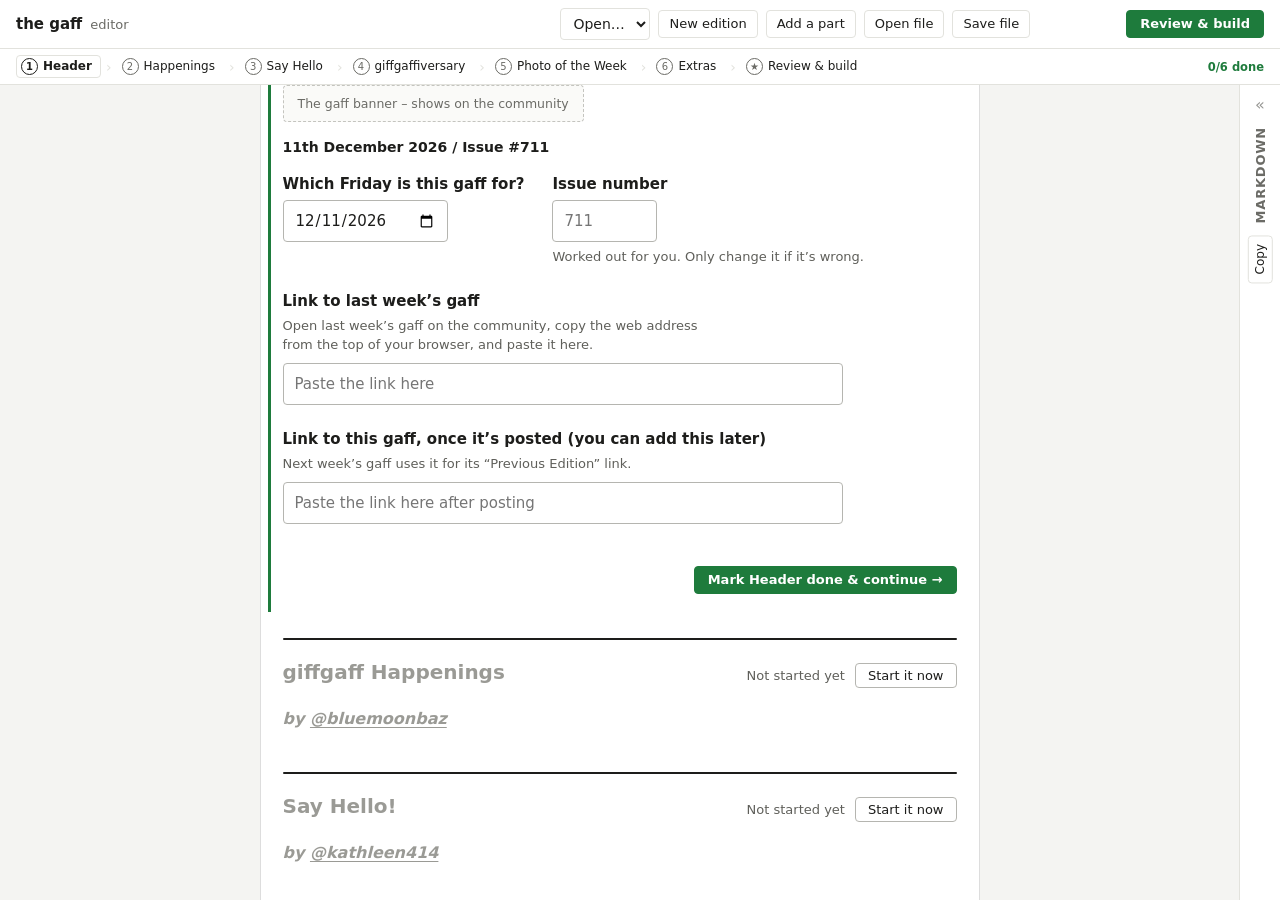
==== commit fb43c1b7: "Add files via upload" ====
--- a/index.html
+++ b/index.html
@@ -4,15 +4,11 @@
 <meta charset="utf-8">
 <meta name="viewport" content="width=device-width, initial-scale=1">
 <title>The gaff editor</title>
-<link rel="stylesheet" href="static/style.css?v=716e9281f2">
+<link rel="stylesheet" href="static/style.css?v=d1ac26e61f">
 </head>
 <body>
 <header class="topbar">
   <div class="brand"><span class="logo">the gaff</span><span class="brand-sub">editor</span></div>
-  <div class="edition-title">
-    <span id="thread-title">The gaff</span>
-    <button class="icon-btn" id="copy-title" title="Copy thread title" aria-label="Copy thread title">⧉</button>
-  </div>
   <div class="top-actions">
     <label class="open-label editor-only">
       <span class="sr-only">Open a draft or edition</span>
@@ -32,6 +28,11 @@
 
 <main class="studio" id="studio">
   <div class="canvas-scroll" id="scroll">
+    <!-- The thread's title, shown above the post like on the community -->
+    <div class="page-title">
+      <h1 id="thread-title">The gaff</h1>
+      <button class="btn small" id="copy-title" title="Copy the title, to paste as the thread title when you post">Copy title</button>
+    </div>
     <div id="review"></div>
     <article class="post editing" id="canvas" aria-label="The post – click the dashed boxes to type or paste"></article>
   </div>
@@ -51,8 +52,8 @@
 <div class="toast" id="toast" role="status" hidden></div>
 
 <script src="static/md.js?v=512c4dd237"></script>
-<script src="static/gaff.js?v=5ef4375bb8"></script>
-<script src="static/store.js?v=6207f3c7a5"></script>
-<script src="static/editor.js?v=01590c4e12"></script>
+<script src="static/gaff.js?v=ddfb5bc92a"></script>
+<script src="static/store.js?v=cc41861fce"></script>
+<script src="static/editor.js?v=c30b9f5ac8"></script>
 </body>
 </html>
--- a/static/style.css
+++ b/static/style.css
@@ -65,8 +65,7 @@
 .brand { display: flex; align-items: baseline; gap: 8px; }
 .logo { font-weight: 700; font-size: 15px; }
 .brand-sub { color: var(--muted); font-size: 13px; }
-.edition-title { display: flex; align-items: center; gap: 6px; font-weight: 600; flex: 1; min-width: 200px; }
-.top-actions { display: flex; align-items: center; gap: 8px; flex-wrap: wrap; }
+.top-actions { display: flex; align-items: center; gap: 8px; flex-wrap: wrap; margin-left: auto; }
 .save-status { color: var(--muted); font-size: 12px; min-width: 80px; text-align: right; }
 
 /* Buttons that only appear in one mode */
@@ -134,6 +133,10 @@
   .studio:not(.rail-open) .rail h2, .studio:not(.rail-open) #rail-copy { writing-mode: horizontal-tb; transform: none; }
   .rail { max-height: 45vh; }
 }
+
+/* The thread's title above the post, like on the community */
+.page-title { max-width: 720px; margin: 0 auto 14px; display: flex; align-items: center; gap: 12px; flex-wrap: wrap; }
+.page-title h1 { margin: 0; font-size: 24px; line-height: 1.25; font-weight: 700; color: var(--ink); }
 
 /* ---------- Review & build ---------- */
 #review { max-width: 720px; margin: 0 auto; }
@@ -238,15 +241,17 @@
 }
 .post .slot-hint::before { content: "\26A0\FE0E  "; }
 
-/* The thread link: a plain text link under the title */
-.post .chip-wrap { margin: 2px 0 10px; }
+/* The thread link under the title: "Link: community… [Change link]", or "[+ Add the link to the thread]" */
+.post .chip-wrap { display: flex; align-items: center; gap: 8px; margin: 4px 0 12px; font: 13px var(--font); color: #5f5f5a; min-width: 0; }
 .post .chip-wrap + .fixed, .post .chip-wrap + p { margin-top: 14px; }
+.post .link-label { flex: none; }
+.post .link-url { color: #5f5f5a; font-weight: 400; text-decoration: none; overflow: hidden; text-overflow: ellipsis; white-space: nowrap; min-width: 0; }
+.post .link-url:hover { text-decoration: underline; }
 .post .link-chip {
-  display: inline-flex; max-width: 100%; border: 0; background: none; padding: 2px 0; cursor: pointer;
-  font: 14px var(--font); color: #333; text-decoration: underline; text-underline-offset: 3px;
-}
-.post .link-chip:hover { color: #000; }
-.post .link-chip span { overflow: hidden; text-overflow: ellipsis; white-space: nowrap; }
+  flex: none; font: 13px var(--font); color: #1d1d1b; background: #fff;
+  border: 1px solid #b5b5b0; border-radius: 4px; padding: 4px 10px; cursor: pointer;
+}
+.post .link-chip:hover { border-color: #333; }
 .post .link-input { font: 14px var(--font); width: 100%; max-width: 560px; padding: 8px 10px; border: 1px solid #333; border-radius: 4px; }
 
 /* ---------- stories, members, anniversaries ---------- */
@@ -309,8 +314,6 @@
 .post .q input.short { width: 7em; }
 .post .q input.link-box { width: 100%; max-width: 560px; }
 .post .q input:focus { outline: 2px solid #333; outline-offset: 1px; border-color: #333; }
-.post .q .slot.boxed[contenteditable] { outline-color: #b5b5b0; padding: 9px 11px; min-height: 42px; max-width: 560px; font-size: 15px; }
-.post .q .slot.boxed[contenteditable]:focus { outline: 2px solid #333; }
 .post .q .slot-hint { margin: 8px 0 0; }
 
 /* ======================================================================
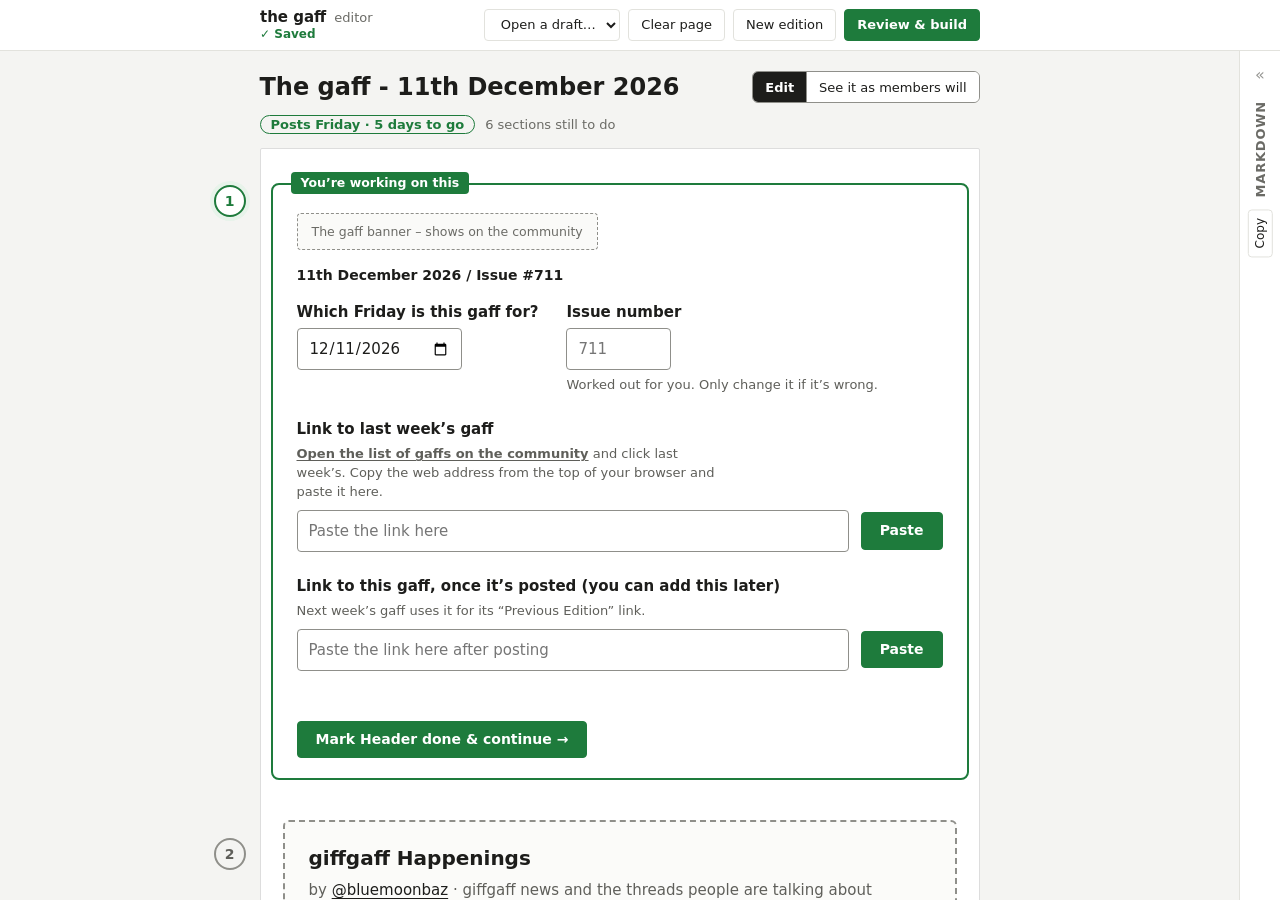
==== commit 283680da: "Add files via upload" ====
--- a/index.html
+++ b/index.html
@@ -4,37 +4,41 @@
 <meta charset="utf-8">
 <meta name="viewport" content="width=device-width, initial-scale=1">
 <title>The gaff editor</title>
-<link rel="stylesheet" href="static/style.css?v=d1ac26e61f">
+<link rel="stylesheet" href="static/style.css?v=db66e5b47f">
 </head>
 <body>
 <header class="topbar">
-  <div class="brand"><span class="logo">the gaff</span><span class="brand-sub">editor</span></div>
-  <div class="top-actions">
-    <label class="open-label editor-only">
-      <span class="sr-only">Open a draft or edition</span>
-      <select id="open-select"><option value="">Open…</option></select>
-    </label>
-    <button class="btn editor-only" id="new-btn">New edition</button>
-    <button class="btn editor-only" id="add-part" title="Add a part someone sent you (their file or link), or ask someone for theirs">Add a part</button>
-    <button class="btn browser-only editor-only" id="open-file" title="Open a draft file you saved earlier">Open file</button>
-    <button class="btn browser-only editor-only" id="save-file" title="Download this draft as a file, to keep a copy or move it to another computer">Save file</button>
-    <span class="save-status" id="save-status" aria-live="polite"></span>
-    <button class="btn primary editor-only" id="review-btn">Review &amp; build</button>
-    <button class="btn primary contrib-only" id="send-part">Send my part</button>
+  <!-- Lined up with the post below: logo over its left edge, buttons over its right edge -->
+  <div class="topbar-inner">
+    <div class="brand-block">
+      <div class="brand"><span class="logo">the gaff</span><span class="brand-sub">editor</span></div>
+      <span class="save-status" id="save-status" aria-live="polite"></span>
+    </div>
+    <div class="top-actions">
+      <label class="open-label editor-only">
+        <span class="sr-only">Open a saved draft or edition</span>
+        <select id="open-select"><option value="">Open a draft…</option></select>
+      </label>
+      <button class="btn editor-only" id="clear-btn">Clear page</button>
+      <button class="btn editor-only" id="new-btn">New edition</button>
+      <button class="btn primary editor-only" id="review-btn">Review &amp; build</button>
+      <button class="btn primary contrib-only" id="send-part">Send my part</button>
+    </div>
   </div>
 </header>
 
-<nav class="tabs" id="tabs" role="tablist" aria-label="Steps"></nav>
+<nav class="tabs" id="tabs" aria-label="Steps"></nav>
 
 <main class="studio" id="studio">
   <div class="canvas-scroll" id="scroll">
     <!-- The thread's title, shown above the post like on the community -->
     <div class="page-title">
       <h1 id="thread-title">The gaff</h1>
-      <button class="btn small" id="copy-title" title="Copy the title, to paste as the thread title when you post">Copy title</button>
+      <div class="view-switch editor-only" id="view-switch" role="group" aria-label="How to show the post"></div>
+      <p class="due-line editor-only" id="due-line" hidden></p>
     </div>
     <div id="review"></div>
-    <article class="post editing" id="canvas" aria-label="The post – click the dashed boxes to type or paste"></article>
+    <article class="post editing" id="canvas" aria-label="The gaff: type or paste into the boxes"></article>
   </div>
   <aside class="rail" aria-label="Markdown">
     <div class="pane-head">
@@ -46,14 +50,14 @@
   </aside>
 </main>
 
-<dialog id="done-dialog">
+<dialog id="done-dialog" aria-labelledby="dialog-title">
   <form method="dialog" class="dialog-body" id="done-body"></form>
 </dialog>
 <div class="toast" id="toast" role="status" hidden></div>
 
 <script src="static/md.js?v=512c4dd237"></script>
-<script src="static/gaff.js?v=ddfb5bc92a"></script>
-<script src="static/store.js?v=cc41861fce"></script>
-<script src="static/editor.js?v=c30b9f5ac8"></script>
+<script src="static/gaff.js?v=560227763f"></script>
+<script src="static/store.js?v=5078939f6a"></script>
+<script src="static/editor.js?v=bd13921dbf"></script>
 </body>
 </html>
--- a/static/style.css
+++ b/static/style.css
@@ -10,13 +10,15 @@
   --hl: #f2f2f2;
   --code-bg: #fafaf7;
   --focus: #333;
-  --box: #c4c4bf;          /* outline of boxes you type into */
+  --box: #8f8f8a;          /* edge of boxes you type into (3:1 against white) */
   --go: #1e7b3c;
   --go-dark: #17642f;
   --go-soft: #e7f3ea;
   --warn: #9a5b00;
   --warn-soft: #fff4dc;
-  --warn-line: #d89a2b;
+  --warn-line: #b8760f;
+  --ok-text: #1e7b3c;                                             /* done / saved, in the editor around the post */
+  --att-bg: #fff4dc; --att-text: #9a5b00;                         /* needs attention, around the post */
   --font: system-ui, -apple-system, "Segoe UI", sans-serif;
   font-family: var(--font);
   color-scheme: light;
@@ -26,11 +28,13 @@
   :root:not([data-theme="light"]) {
     --bg: #161615; --panel: #1f1f1d; --ink: #ecece8; --muted: #a2a29c; --line: #34342f;
     --hl: #2a2a2a; --code-bg: #191917; --focus: #bbb; color-scheme: dark;
+    --ok-text: #8fd6a4; --att-bg: #3a2c12; --att-text: #f0b860;
   }
 }
 :root[data-theme="dark"] {
   --bg: #161615; --panel: #1f1f1d; --ink: #ecece8; --muted: #a2a29c; --line: #34342f;
   --hl: #2a2a2a; --code-bg: #191917; --focus: #bbb; color-scheme: dark;
+  --ok-text: #8fd6a4; --att-bg: #3a2c12; --att-text: #f0b860;
 }
 
 * { box-sizing: border-box; }
@@ -51,55 +55,40 @@
 .btn.primary:hover:not(:disabled) { background: var(--go-dark); filter: none; }
 .btn.primary:disabled { background: #9fbfa8; border-color: #9fbfa8; opacity: 1; }
 .btn.small { padding: 2px 8px; font-size: 12px; }
-.btn.ghost { background: transparent; }
-.btn.big { padding: 6px 16px; font-size: 14px; }
+.btn.big { padding: 8px 18px; font-size: 14px; min-height: 36px; }
 .icon-btn { background: none; border: 0; color: inherit; cursor: pointer; opacity: .7; font-size: 15px; padding: 2px 4px; }
 .icon-btn:hover { opacity: 1; }
 select { border: 1px solid var(--line); border-radius: 4px; padding: 6px 8px; background: var(--panel); color: var(--ink); }
 
 /* ---------- top bar ---------- */
+/* Logo and save status on the left, Open, New edition and Review & build on the right, all one height.
+   The bar uses the same columns as the page below, so its contents line up with the post's edges. */
 .topbar {
-  display: flex; align-items: center; gap: 12px; flex-wrap: wrap;
-  padding: 8px 16px; background: var(--panel); color: var(--ink); border-bottom: 1px solid var(--line);
-}
-.brand { display: flex; align-items: baseline; gap: 8px; }
+  display: grid; grid-template-columns: 1fr 40px; padding: 8px 0;
+  background: var(--panel); color: var(--ink); border-bottom: 1px solid var(--line);
+}
+body.rail-open .topbar { grid-template-columns: 1fr minmax(300px, 34%); }
+.topbar-inner { width: 100%; max-width: 752px; margin: 0 auto; padding: 0 16px; display: flex; align-items: center; gap: 8px 16px; }
+.brand { display: flex; align-items: baseline; gap: 8px; flex: none; }
 .logo { font-weight: 700; font-size: 15px; }
 .brand-sub { color: var(--muted); font-size: 13px; }
-.top-actions { display: flex; align-items: center; gap: 8px; flex-wrap: wrap; margin-left: auto; }
-.save-status { color: var(--muted); font-size: 12px; min-width: 80px; text-align: right; }
+/* Logo with "✓ Saved" underneath, so the buttons always fit on one row */
+.brand-block { display: flex; flex-direction: column; min-width: 0; line-height: 1.25; }
+.save-status { color: var(--muted); font-size: 12px; white-space: nowrap; overflow: hidden; text-overflow: ellipsis; min-height: 1.25em; }
+.save-status.saved { color: var(--ok-text); font-weight: 600; }
+.save-status.error { color: var(--att-text); font-weight: 600; }
+.top-actions { display: flex; align-items: center; justify-content: flex-end; flex-wrap: wrap; gap: 8px; margin-left: auto; flex: none; max-width: 100%; }
+.topbar .btn, .topbar select { height: 32px; padding: 0 12px; font-size: 13px; line-height: 1; }
+.topbar select { width: 10.5em; padding-right: 6px; }
 
 /* Buttons that only appear in one mode */
-.browser-only, .contrib-only { display: none !important; }
-body[data-mode="browser"] .browser-only { display: inline-block !important; }
+.contrib-only { display: none !important; }
 body[data-part] .contrib-only { display: inline-block !important; }
 body[data-part] .editor-only { display: none !important; }
 
-/* ---------- step bar ---------- */
-.tabs {
-  flex: none; display: flex; align-items: center; gap: 4px 14px; flex-wrap: wrap;
-  padding: 6px 16px; background: var(--panel); border-bottom: 1px solid var(--line);
-}
-.steps { list-style: none; margin: 0; padding: 0; display: flex; flex-wrap: wrap; row-gap: 4px; align-items: center; flex: 1; }
-.steps li { display: flex; align-items: center; }
-.steps li + li::before { content: "›"; color: var(--line); padding: 0 5px; font-size: 14px; }
-.steps li.progress { margin-left: auto; padding-left: 14px; font-size: 11.5px; font-weight: 600; color: var(--go); white-space: nowrap; }
-.steps li.progress::before, .steps li.progress .bar { display: none; }
-.step {
-  display: inline-flex; align-items: center; gap: 5px; white-space: nowrap; cursor: pointer;
-  border: 1px solid transparent; background: transparent; border-radius: 4px;
-  padding: 2px 8px 2px 4px; font-size: 12px; line-height: 1.4;
-}
-.step:hover { text-decoration: underline; }
-.step[aria-selected="true"] { border-color: var(--line); font-weight: 700; }
-.step .num {
-  flex: none; width: 17px; height: 17px; border-radius: 50%; display: grid; place-items: center;
-  font-size: 10px; border: 1px solid var(--muted); color: var(--muted);
-}
-.step:is(.todo, .locked)[aria-selected="true"] .num { border-color: var(--ink); color: var(--ink); }
-.step.done .num, .step.ready .num { background: var(--go); border-color: var(--go); color: #fff; }
-.step.warn .num { background: var(--warn-line); border-color: var(--warn-line); color: #fff; }
-.step.skipped .num { border-style: dashed; }
-.step.skipped .step-label { color: var(--muted); text-decoration: line-through; }
+/* ---------- the strip under the top bar (only the contributor page uses it) ---------- */
+.tabs { flex: none; padding: 8px 16px 10px; background: var(--panel); border-bottom: 1px solid var(--line); }
+.tabs:empty { display: none; }
 
 /* Contributor mode (?part=…): "You're writing Say Hello for the gaff on …" */
 .part-bar { display: flex; flex-wrap: wrap; align-items: center; gap: 6px 8px; font-size: 13px; }
@@ -110,15 +99,16 @@
 /* ---------- layout: the post, and the Markdown strip beside it ---------- */
 .studio { flex: 1; min-height: 0; display: grid; grid-template-columns: 1fr 40px; gap: 1px; background: var(--line); }
 .studio.rail-open { grid-template-columns: 1fr minmax(300px, 34%); }
-.canvas-scroll { overflow: auto; background: var(--bg); padding: 20px 16px 120px; color-scheme: light; }
+.canvas-scroll { position: relative; overflow: auto; background: var(--bg); padding: 20px 16px 120px; color-scheme: light; }   /* relative: keeps hidden screen-reader text inside the scroller */
 
 .rail { background: var(--panel); display: flex; flex-direction: column; min-height: 0; }
 .pane-head { display: flex; align-items: center; gap: 10px; padding: 10px 14px; border-bottom: 1px solid var(--line); min-height: 46px; }
 .pane-head h2 { font-size: 13px; text-transform: uppercase; letter-spacing: .06em; color: var(--muted); margin: 0; flex: 1; }
-.md-toggle { color: var(--muted); font-size: 16px; line-height: 1; }
+.md-toggle { color: var(--muted); font-size: 16px; line-height: 1; min-width: 28px; min-height: 28px; }
 .md-out { overflow: auto; flex: 1; padding: 8px 0; background: var(--code-bg); }
 .md-part { padding: 4px 14px; border-left: 3px solid transparent; }
 .md-part.active { background: var(--hl); border-left-color: #999; }
+.md-waiting { margin: 10px 14px; font-size: 12.5px; line-height: 1.5; color: var(--muted); font-style: italic; }
 .md-part pre { margin: 0; white-space: pre-wrap; word-break: break-word; font: 12px/1.55 ui-monospace, SFMono-Regular, Menlo, monospace; }
 /* Collapsed: a slim strip with the expand button and Copy */
 .studio:not(.rail-open) .rail .pane-head { flex-direction: column; height: 100%; padding: 10px 0; border-bottom: 0; gap: 12px; }
@@ -128,6 +118,8 @@
 .studio:not(.rail-open) #rail-md { display: none; }
 
 @media (max-width: 720px) {
+  .topbar, body.rail-open .topbar { grid-template-columns: 1fr; }
+  .topbar-inner { flex-wrap: wrap; }
   .studio, .studio.rail-open { grid-template-columns: 1fr; grid-template-rows: 1fr auto; }
   .studio:not(.rail-open) .rail .pane-head { flex-direction: row; height: auto; padding: 8px 14px; }
   .studio:not(.rail-open) .rail h2, .studio:not(.rail-open) #rail-copy { writing-mode: horizontal-tb; transform: none; }
@@ -137,21 +129,45 @@
 /* The thread's title above the post, like on the community */
 .page-title { max-width: 720px; margin: 0 auto 14px; display: flex; align-items: center; gap: 12px; flex-wrap: wrap; }
 .page-title h1 { margin: 0; font-size: 24px; line-height: 1.25; font-weight: 700; color: var(--ink); }
+/* Edit | See it as members will */
+.view-switch { margin-left: auto; display: inline-flex; border: 1px solid var(--box); border-radius: 6px; overflow: hidden; }
+.view-opt { border: 0; background: var(--panel); color: var(--ink); padding: 5px 12px; font: 13px var(--font); cursor: pointer; min-height: 30px; }
+.view-opt + .view-opt { border-left: 1px solid var(--box); }
+.view-opt.on { background: var(--ink); color: var(--panel); font-weight: 600; }
+/* When it goes out, and what's left */
+.due-line { flex-basis: 100%; display: flex; flex-wrap: wrap; align-items: center; gap: 10px; margin: 0; font-size: 13px; color: var(--muted); }
+.due-line[hidden] { display: none; }
+.due-pill { color: var(--ok-text); border: 1px solid currentColor; border-radius: 999px; padding: 1px 10px; font-weight: 600; }
+.due-line.soon .due-pill { color: var(--att-text); }
 
 /* ---------- Review & build ---------- */
 #review { max-width: 720px; margin: 0 auto; }
 .review-card { background: var(--panel); color: var(--ink); border: 1px solid var(--line); border-radius: 4px; padding: 16px 18px; margin-bottom: 16px; }
-.review-card .btn.big { margin-top: 4px; }
 .step-title { font-size: 17px; margin: 0 0 4px; }
-.section-intro { color: var(--muted); margin: 0 0 12px; font-size: 13px; line-height: 1.45; }
 .review-list { list-style: none; padding: 0; margin: 0 0 16px; display: flex; flex-direction: column; gap: 6px; }
 .review-list li { display: flex; align-items: center; gap: 10px; border: 1px solid var(--line); border-radius: 4px; padding: 8px 10px; }
 .review-list .num { width: 24px; height: 24px; border-radius: 50%; display: grid; place-items: center; font-weight: 700; font-size: 12px; border: 1.5px solid var(--muted); color: var(--muted); flex: none; }
 .review-list .done .num { background: var(--go); border-color: var(--go); color: #fff; }
-.review-list .warn .num { background: var(--warn-line); border-color: var(--warn-line); color: #fff; }
+.review-list .warn .num { background: var(--warn); border-color: var(--warn); color: #fff; }
 .review-list .skipped .num { border-style: dashed; }
 .review-name { flex: 1; display: flex; flex-direction: column; font-weight: 600; }
 .review-name small { font-weight: 400; color: var(--muted); }
+/* Review & post: numbered steps for posting on the community */
+.post-steps { list-style: none; margin: 12px 0 0; padding: 0; display: flex; flex-direction: column; gap: 12px; }
+.pstep { display: flex; gap: 14px; align-items: flex-start; border: 1px solid var(--line); border-radius: 6px; padding: 14px 16px; }
+.pnum { flex: none; width: 28px; height: 28px; border-radius: 50%; border: 2px solid var(--go); color: var(--ok-text); font-weight: 700; display: grid; place-items: center; }
+.pstep.done .pnum { background: var(--go); color: #fff; }
+.pbody { flex: 1; min-width: 0; }
+.pbody h3 { margin: 2px 0; font-size: 15px; }
+.phelp { margin: 0 0 10px; color: var(--muted); font-size: 13px; line-height: 1.45; max-width: 62ch; }
+.pbody .phelp + .phelp { margin-top: -4px; }
+.pbody code { background: var(--code-bg); padding: 1px 5px; border-radius: 4px; font-size: 12px; }
+.pbody .link-box { width: 100%; max-width: 560px; padding: 8px 10px; border: 1px solid var(--box); border-radius: 4px; background: var(--panel); }
+.pbody .review-list { margin: 10px 0 0; }
+.missing-box { border-left: 3px solid var(--warn-line); background: var(--att-bg); border-radius: 0 6px 6px 0; padding: 10px 14px; margin: 8px 0 4px; }
+.missing-head { margin: 0; font-weight: 700; color: var(--att-text); }
+.missing-box ul { margin: 6px 0 0; padding-left: 18px; line-height: 1.7; }
+.linkish { background: none; border: 0; padding: 0; font: inherit; color: inherit; font-weight: 600; text-decoration: underline; text-underline-offset: 2px; cursor: pointer; text-align: left; }
 
 /* ======================================================================
    The post (always light, like the community)
@@ -162,7 +178,7 @@
 }
 .post p { margin: 0 0 1em; }
 .post h1, .post h2, .post h3 { font-size: 20px; font-weight: 700; margin: .9em 0 .4em; }
-.post h4 { font-size: 16px; font-weight: 700; margin: .6em 0 .8em; }
+.post h4, .post .byline { font-size: 16px; font-weight: 700; margin: .6em 0 .8em; }
 .post hr { border: 0; border-top: 2px solid #1d1d1b; margin: 1.2em 0; }
 .post a { color: #1d1d1b; font-weight: 700; text-decoration: underline; text-underline-offset: 3px; }
 .post a.mention { color: inherit; text-decoration: none; }
@@ -186,23 +202,31 @@
 }
 
 /* ---------- sections and where you are ---------- */
-.post .sec { position: relative; margin: 26px -12px 0; padding: 0 12px 2px; }
+.post .sec { position: relative; margin: 40px -12px 0; padding: 0 12px 2px; }
 .post .sec:first-child { margin-top: 0; }
-.post .sec > hr.fixed:first-child { margin: 0 0 16px; }
-.post .sec.current { box-shadow: -3px 0 0 var(--go); }
-.post .sec:is(.upcoming, .skipped) :is(h3, h4) { color: #9a9a95; }
-.post .sec:is(.upcoming, .skipped) h4 a { color: inherit; }
+.post .sec > hr.fixed:first-of-type { margin: 0 0 16px; }
+/* The section you're working on: a green outline all round, with a tag on its top edge */
+.post .sec.current { border: 2px solid var(--go); border-radius: 8px; padding: 28px 24px 20px; scroll-margin-top: 24px; }
+.post .sec.current:first-child { margin-top: 14px; }
+.post .sec.current::before {
+  content: "You’re working on this"; position: absolute; top: -13px; left: 18px;
+  background: var(--go); color: #fff; font: 600 12.5px/1.6 var(--font); padding: 1px 10px; border-radius: 4px;
+}
+.post .sec.current > hr.fixed:first-of-type { display: none; }
+.post .sec.current .sec-actions { padding-bottom: 0; }
+.post .sec.upcoming :is(h2, .byline) { color: #6e6e69; }
+.post .sec.upcoming .byline a { color: inherit; }
 
 /* The heading line with its status: "✓ Done [Edit]" */
 .post .sec-title-row { display: flex; align-items: center; justify-content: space-between; gap: 12px; flex-wrap: wrap; }
-.post .sec-title-row > h3, .post .sec-title-row > p { margin-right: auto; }
-.post .sec-title-row > h3 { margin-top: 0; }
+.post .sec-title-row > h2, .post .sec-title-row > p { margin-right: auto; }
+.post .sec-title-row > h2 { margin-top: 0; }
 .post .sec-status { display: flex; align-items: center; gap: 10px; font: 13px var(--font); color: #5f5f5a; white-space: nowrap; }
 .post .sec-status.done .sec-status-text { color: var(--go); font-weight: 600; }
 .post .extras-label { font: 600 13px var(--font); color: #5f5f5a; text-transform: uppercase; letter-spacing: .04em; margin: 14px auto 6px 0; }
 
 /* "by @name": a small box sized to the name */
-.post h4.by-line { display: flex; align-items: center; gap: 2px; margin: 4px 0 14px; }
+.post .by-line { display: flex; align-items: center; gap: 2px; margin: 4px 0 14px; }
 .post .author-box { font: italic 700 16px var(--font); color: #1d1d1b; border: 1px solid var(--box); border-radius: 4px; background: #fff; padding: 3px 7px; }
 .post .author-box:focus { outline: 2px solid #333; outline-offset: 0; border-color: #333; }
 
@@ -211,12 +235,13 @@
 /* ---------- boxes you type or paste into ---------- */
 .post .slot { border-radius: 4px; }
 .post .slot[contenteditable] { outline: 1px solid var(--box); outline-offset: 0; background: #fff; min-height: 1.6em; cursor: text; }
-.post .slot[contenteditable]:hover { outline-color: #9a9a95; }
+.post .slot[contenteditable]:hover { outline-color: #5f5f5a; }
 .post .slot[contenteditable]:focus { outline: 2px solid #333; }
 .post .slot[contenteditable]:empty::before, .post .slot[contenteditable].is-empty::before {
-  content: attr(data-placeholder); color: #8e8e89; font-weight: 400; font-style: normal; pointer-events: none;
-}
-.post .slot.has-default.is-empty::after { content: "  (standard text: type to change it)"; font: italic 11px var(--font); color: #9a9a94; }
+  content: attr(data-placeholder); color: #6e6e69; font-weight: 400; font-style: normal; pointer-events: none;
+}
+.post .slot.has-default.is-empty::before { white-space: pre-line; }   /* keep the standard text's paragraphs */
+.post .slot.has-default.is-empty::after { content: "  (standard text: type to change it)"; font: italic 12px var(--font); color: #6b6b66; }
 .post .slot p:last-child { margin-bottom: 0; }
 
 .post .text-slot { margin: 2px 0; }
@@ -239,11 +264,12 @@
   font: 12px/1.45 var(--font); color: var(--warn); background: var(--warn-soft);
   border-left: 3px solid var(--warn-line); border-radius: 0 4px 4px 0; padding: 4px 9px; margin: 8px 0 10px;
 }
-.post .slot-hint::before { content: "\26A0\FE0E  "; }
+.post .slot-hint::before { content: "\26A0\FE0E  "; content: "\26A0\FE0E  " / ""; }
 
 /* The thread link under the title: "Link: community… [Change link]", or "[+ Add the link to the thread]" */
 .post .chip-wrap { display: flex; align-items: center; gap: 8px; margin: 4px 0 12px; font: 13px var(--font); color: #5f5f5a; min-width: 0; }
 .post .chip-wrap + .fixed, .post .chip-wrap + p { margin-top: 14px; }
+.post .chip-wrap:empty { display: none; }
 .post .link-label { flex: none; }
 .post .link-url { color: #5f5f5a; font-weight: 400; text-decoration: none; overflow: hidden; text-overflow: ellipsis; white-space: nowrap; min-width: 0; }
 .post .link-url:hover { text-decoration: underline; }
@@ -254,11 +280,79 @@
 .post .link-chip:hover { border-color: #333; }
 .post .link-input { font: 14px var(--font); width: 100%; max-width: 560px; padding: 8px 10px; border: 1px solid #333; border-radius: 4px; }
 
+/* The step number beside each section, outside the post's left edge */
+.canvas-scroll { container-type: inline-size; }
+.post .sec > .sec-num {
+  position: absolute; left: -57px; top: 14px; width: 32px; height: 32px; border-radius: 50%;
+  display: grid; place-items: center; font: 700 14px var(--font); line-height: 1;
+  border: 2px solid var(--box); color: #5f5f5a; background: #f4f4f2;
+}
+.post .sec.todo > .sec-num { top: 18px; }
+.post .sec#sec-header > .sec-num { top: 0; }
+.post .sec.current > .sec-num { left: -59px; top: 20px; background: #fff; border-color: var(--go); color: var(--go); box-shadow: 0 0 0 4px var(--go-soft); }
+.post .sec > .sec-num.done { background: var(--go); border-color: var(--go); color: #fff; }
+.post .sec > .sec-num.skipped { border-style: dashed; }
+.post .sec > .sec-num.warn { background: var(--warn); border-color: var(--warn); color: #fff; }
+/* Not enough room beside the post: the number sits just above the section instead */
+@container (max-width: 860px) {
+  .post .sec > .sec-num { position: static; margin: 0 0 10px; }
+  .post .sec.current > .sec-num { margin-top: -6px; }
+}
+
+/* Skipped this week: grey stripes, a dark badge and the title crossed out */
+.post .skip-card {
+  display: flex; align-items: center; gap: 16px; flex-wrap: wrap; padding: 16px 20px; border: 1px solid #d6d6d0; border-radius: 6px;
+  background: repeating-linear-gradient(135deg, #f3f3f0 0 10px, #ebebe7 10px 20px); font-family: var(--font);
+}
+.post .skip-text { flex: 1; min-width: 220px; }
+.post .skip-badge { display: inline-block; background: #4a4a46; color: #fff; font-size: 12.5px; font-weight: 700; padding: 2px 10px; border-radius: 999px; margin-bottom: 6px; }
+.post .skipped-card h2 { margin: 0; color: #5f5f5a; }
+.post .skipped-card h2 s { text-decoration-thickness: 2px; }
+.post .skip-note { margin: 2px 0 0; color: #5f5f5a; }
+.post .sec.skipped-card > .sec-num { top: 26px; }
+
+/* The Header when everything's worked out: one line with a tick */
+.post .header-summary { display: flex; align-items: center; gap: 12px; font-family: var(--font); margin: 0 0 4px; }
+.post .header-summary p { margin: 0; flex: 1; }
+/* "Find new members' intro posts on the community ↗" */
+.post .find-link { font: 14px var(--font); margin: -6px 0 14px; }
+.post .slot-hint.dup .linkish { font-size: inherit; }
+
+/* Not started yet: a dashed "to do" card with one big green button */
+.post .todo-card { border: 2px dashed var(--box); border-radius: 6px; background: #fbfbf9; padding: 20px 24px; font-family: var(--font); }
+.post .sec.todo .todo-card h2 { margin: 0; color: #1d1d1b; }
+.post .todo-about { font-size: 15px; color: #5f5f5a; margin: 4px 0 0; }
+.post .todo-about a { color: #1d1d1b; font-weight: 400; }
+.post .todo-actions { display: flex; flex-wrap: wrap; align-items: center; gap: 12px; margin-top: 20px; }
+
 /* ---------- stories, members, anniversaries ---------- */
+/* A finished one, folded to a single line */
+.post .item.folded { display: flex; align-items: center; gap: 14px; border: 1px solid #e3e3df !important; border-radius: 6px; padding: 12px 16px; margin: 8px 0; font-family: var(--font); }
+.post .fold-tick { color: var(--go); font-weight: 700; font-size: 16px; }
+.post .fold-text { flex: 1; min-width: 0; display: flex; flex-direction: column; }
+.post .fold-title { margin: 0; font-size: 15px; white-space: nowrap; overflow: hidden; text-overflow: ellipsis; }
+.post .fold-facts { font-size: 13px; color: #5f5f5a; }
+@media (max-width: 520px) {
+  .post .item.folded { flex-wrap: wrap; }
+  .post .fold-text { flex-basis: calc(100% - 32px); }
+  .post .fold-title { white-space: normal; }
+  .post .item.folded .item-tools { margin-left: 30px; }
+}
+/* "Paste it here" under an empty box */
+.post .paste-row { display: flex; align-items: center; gap: 12px; flex-wrap: wrap; margin: 6px 0 14px; font-family: var(--font); }
+.post .paste-row[hidden] { display: none; }
+/* A green Paste button beside a box */
+.post .paste-beside { display: flex; align-items: flex-start; gap: 10px; }
+.post .paste-beside > :first-child { flex: 1; min-width: 0; }
+.post .paste-beside > .paste-btn { flex: none; margin-top: 4px; }
+.post .paste-btn[hidden] { display: none; }
+.post .by-line .paste-btn { margin-left: 10px; font-style: normal; }
+.post .chip-wrap .paste-btn { padding: 4px 12px; min-height: 30px; }
+.post .paste-help { font-size: 13px; color: #5f5f5a; }
 .post .item { position: relative; padding: 18px 0 10px; }
 .post .sec.current .item + .item, .post .sec.current .item + .add-btn { border-top: 1px solid #e3e3df; }
 .post .item-head { display: flex; align-items: center; justify-content: space-between; gap: 8px; margin: 0 0 6px; }
-.post .item-name { font: 600 13px var(--font); color: #5f5f5a; text-transform: uppercase; letter-spacing: .04em; }
+.post .item-name { font: 600 13px var(--font); color: #5f5f5a; text-transform: uppercase; letter-spacing: .04em; margin: 0; }
 .post .item-tools { display: flex; gap: 6px; }
 .post .item-btn, .post .status-btn {
   font: 13px var(--font); color: #1d1d1b; background: #fff; border: 1px solid #b5b5b0; border-radius: 4px; padding: 3px 10px; cursor: pointer;
@@ -273,15 +367,8 @@
 }
 .post .add-btn:hover { border-color: #333; color: #000; }
 
-/* Avatars: labelled buttons, so they still work if the pictures can't load */
-.post .avatar-pick { display: flex; gap: 8px; align-items: flex-start; margin: 4px 0 10px; }
-.post .avatar-opt {
-  display: flex; flex-direction: column; align-items: center; gap: 4px; padding: 4px;
-  background: #fff; border: 1px solid var(--box); border-radius: 6px; font: 12px var(--font); color: #5f5f5a; cursor: pointer;
-}
-.post .avatar-opt:hover { border-color: #333; }
-.post .avatar-opt.on { border: 2px solid #333; padding: 3px; color: #1d1d1b; font-weight: 600; }
-.post span.avatar-opt, .post span.avatar-opt.on { border: 0; padding: 0; cursor: default; }
+/* Each new member's avatar (picked at random), as it will appear in the post */
+.post .avatar-pick { margin: 4px 0 10px; }
 .post .avatar-pic { width: 46px; height: 46px; border-radius: 4px; overflow: hidden; background: #ececea; display: block; }
 .post .avatar-pic img { width: 46px; height: 46px; object-fit: cover; display: block; }
 
@@ -293,10 +380,10 @@
 }
 .post .add-section:hover { border-color: #333; color: #000; }
 .post .add-section .plus { font-size: 15px; }
-.post .add-section small { flex-basis: 100%; font: 400 12px var(--font); color: #8a8a85; padding-left: 20px; }
+.post .add-section small { flex-basis: 100%; font: 400 12px var(--font); color: #6b6b66; padding-left: 20px; }
 
 /* "Mark … done & continue" */
-.post .sec-actions { display: flex; flex-wrap: wrap; gap: 8px; align-items: center; justify-content: flex-end; padding: 12px 0 16px; font-family: var(--font); }
+.post .sec-actions { display: flex; flex-wrap: wrap; gap: 12px; align-items: center; padding: 16px 0; font-family: var(--font); }
 .post .sec-actions .problems { flex: 1 1 100%; }
 .post .sec-actions .problems .slot-hint { margin: 0; }
 
@@ -309,10 +396,16 @@
 .post .q-help.after { margin: 6px 0 0; }
 .post .q input {
   font: 15px var(--font); color: #1d1d1b; background: #fff;
-  border: 1px solid #b5b5b0; border-radius: 4px; padding: 9px 11px; min-height: 42px;
+  border: 1px solid var(--box); border-radius: 4px; padding: 9px 11px; min-height: 42px;
 }
 .post .q input.short { width: 7em; }
 .post .q input.link-box { width: 100%; max-width: 560px; }
+.link-row { display: flex; align-items: center; gap: 12px; }
+.link-row .link-box { flex: 1; min-width: 0; }
+.open-link { flex: none; font: 600 14px var(--font); color: inherit; text-decoration: underline; text-underline-offset: 3px; }
+.open-link[hidden], .link-row .btn[hidden] { display: none; }
+.link-row .btn { flex: none; }
+.post .q-help a, .phelp a { color: inherit; font-weight: 600; text-decoration: underline; text-underline-offset: 2px; }
 .post .q input:focus { outline: 2px solid #333; outline-offset: 1px; border-color: #333; }
 .post .q .slot-hint { margin: 8px 0 0; }
 
@@ -323,7 +416,9 @@
   position: fixed; left: 50%; bottom: 22px; transform: translateX(-50%); z-index: 20;
   background: #333; color: #fff; font: 13px var(--font); padding: 9px 14px; border-radius: 4px; max-width: min(560px, calc(100vw - 32px));
 }
+.toast:not([hidden]) { display: flex; align-items: center; gap: 16px; }
 .toast[hidden] { display: none; }
+.toast-btn { background: none; border: 0; color: #9fe0b0; font: 700 13px var(--font); text-decoration: underline; cursor: pointer; padding: 4px 2px; }
 
 dialog {
   border: 0; border-radius: 4px; padding: 0; width: min(720px, calc(100vw - 32px));
@@ -332,14 +427,6 @@
 dialog::backdrop { background: rgba(0, 0, 0, .45); }
 .dialog-body { padding: 20px 22px; display: flex; flex-direction: column; gap: 12px; }
 .dialog-body h3 { margin: 0; font-size: 18px; }
-.dialog-body h4 { margin: 4px 0 0; font-size: 14px; }
-.dialog-body hr { border: 0; border-top: 1px solid var(--line); margin: 6px 0; width: 100%; }
 .dialog-body ul { margin: 0; padding-left: 20px; line-height: 1.6; }
-.dialog-body textarea { width: 100%; height: 260px; font: 12px/1.5 ui-monospace, Menlo, monospace; border: 1px solid var(--line); border-radius: 4px; padding: 10px; background: var(--code-bg); }
 .dialog-actions { display: flex; gap: 8px; justify-content: flex-end; flex-wrap: wrap; }
-.files code { background: var(--code-bg); padding: 1px 5px; border-radius: 4px; }
-.err-item { cursor: pointer; }
-.err-item:hover { text-decoration: underline; }
-.paste-link { display: flex; gap: 6px; }
-.paste-link input { flex: 1; font: 13px var(--font); border: 1px solid var(--line); border-radius: 4px; padding: 5px 8px; background: var(--panel); color: var(--ink); }
 .part-error { color: var(--warn); background: var(--warn-soft); border-left: 3px solid var(--warn-line); border-radius: 0 4px 4px 0; padding: 4px 9px; font-size: 13px; }
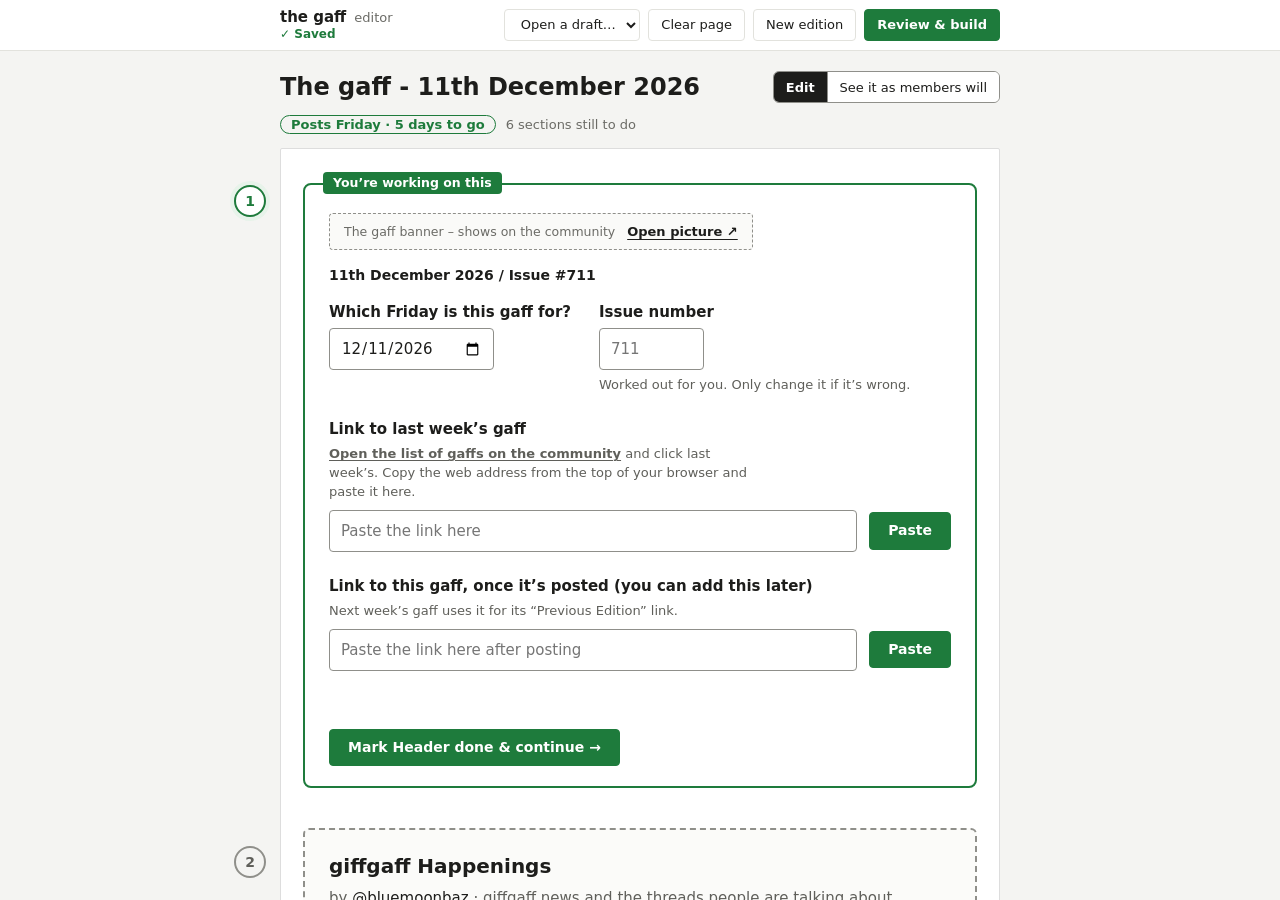
==== commit b710055d: "Add files via upload" ====
--- a/index.html
+++ b/index.html
@@ -4,7 +4,7 @@
 <meta charset="utf-8">
 <meta name="viewport" content="width=device-width, initial-scale=1">
 <title>The gaff editor</title>
-<link rel="stylesheet" href="static/style.css?v=db66e5b47f">
+<link rel="stylesheet" href="static/style.css?v=7c4ff28a4c">
 </head>
 <body>
 <header class="topbar">
@@ -29,7 +29,7 @@
 
 <nav class="tabs" id="tabs" aria-label="Steps"></nav>
 
-<main class="studio" id="studio">
+<main class="studio">
   <div class="canvas-scroll" id="scroll">
     <!-- The thread's title, shown above the post like on the community -->
     <div class="page-title">
@@ -40,14 +40,6 @@
     <div id="review"></div>
     <article class="post editing" id="canvas" aria-label="The gaff: type or paste into the boxes"></article>
   </div>
-  <aside class="rail" aria-label="Markdown">
-    <div class="pane-head">
-      <button class="icon-btn md-toggle" id="rail-toggle" aria-expanded="false" aria-controls="rail-md" title="Show the Markdown">«</button>
-      <h2 id="rail-heading">Markdown</h2>
-      <button class="btn small" id="rail-copy">Copy</button>
-    </div>
-    <div class="md-out" id="rail-md"></div>
-  </aside>
 </main>
 
 <dialog id="done-dialog" aria-labelledby="dialog-title">
@@ -56,8 +48,8 @@
 <div class="toast" id="toast" role="status" hidden></div>
 
 <script src="static/md.js?v=512c4dd237"></script>
-<script src="static/gaff.js?v=560227763f"></script>
-<script src="static/store.js?v=5078939f6a"></script>
-<script src="static/editor.js?v=bd13921dbf"></script>
+<script src="static/gaff.js?v=59878dafb9"></script>
+<script src="static/store.js?v=ed5e7037ab"></script>
+<script src="static/editor.js?v=c94ffd10f5"></script>
 </body>
 </html>
--- a/static/style.css
+++ b/static/style.css
@@ -7,7 +7,6 @@
   --ink: #1d1d1b;
   --muted: #6b6b66;
   --line: #e2e2dd;
-  --hl: #f2f2f2;
   --code-bg: #fafaf7;
   --focus: #333;
   --box: #8f8f8a;          /* edge of boxes you type into (3:1 against white) */
@@ -27,13 +26,13 @@
 @media (prefers-color-scheme: dark) {
   :root:not([data-theme="light"]) {
     --bg: #161615; --panel: #1f1f1d; --ink: #ecece8; --muted: #a2a29c; --line: #34342f;
-    --hl: #2a2a2a; --code-bg: #191917; --focus: #bbb; color-scheme: dark;
+    --code-bg: #191917; --focus: #bbb; color-scheme: dark;
     --ok-text: #8fd6a4; --att-bg: #3a2c12; --att-text: #f0b860;
   }
 }
 :root[data-theme="dark"] {
   --bg: #161615; --panel: #1f1f1d; --ink: #ecece8; --muted: #a2a29c; --line: #34342f;
-  --hl: #2a2a2a; --code-bg: #191917; --focus: #bbb; color-scheme: dark;
+  --code-bg: #191917; --focus: #bbb; color-scheme: dark;
   --ok-text: #8fd6a4; --att-bg: #3a2c12; --att-text: #f0b860;
 }
 
@@ -50,24 +49,16 @@
   padding: 4px 10px; cursor: pointer; white-space: nowrap; font-size: 13px; line-height: 1.4;
 }
 .btn:hover { filter: brightness(.96); }
-.btn:disabled { opacity: .45; cursor: not-allowed; filter: none; }
 .btn.primary { background: var(--go); border-color: var(--go); color: #fff; font-weight: 600; padding: 4px 13px; }
-.btn.primary:hover:not(:disabled) { background: var(--go-dark); filter: none; }
-.btn.primary:disabled { background: #9fbfa8; border-color: #9fbfa8; opacity: 1; }
+.btn.primary:hover { background: var(--go-dark); filter: none; }
 .btn.small { padding: 2px 8px; font-size: 12px; }
 .btn.big { padding: 8px 18px; font-size: 14px; min-height: 36px; }
-.icon-btn { background: none; border: 0; color: inherit; cursor: pointer; opacity: .7; font-size: 15px; padding: 2px 4px; }
-.icon-btn:hover { opacity: 1; }
 select { border: 1px solid var(--line); border-radius: 4px; padding: 6px 8px; background: var(--panel); color: var(--ink); }
 
 /* ---------- top bar ---------- */
-/* Logo and save status on the left, Open, New edition and Review & build on the right, all one height.
-   The bar uses the same columns as the page below, so its contents line up with the post's edges. */
-.topbar {
-  display: grid; grid-template-columns: 1fr 40px; padding: 8px 0;
-  background: var(--panel); color: var(--ink); border-bottom: 1px solid var(--line);
-}
-body.rail-open .topbar { grid-template-columns: 1fr minmax(300px, 34%); }
+/* Logo and save status on the left, Open, Clear, New edition and Review & build on the right, all one height,
+   lined up with the post's edges below. */
+.topbar { padding: 8px 0; background: var(--panel); color: var(--ink); border-bottom: 1px solid var(--line); }
 .topbar-inner { width: 100%; max-width: 752px; margin: 0 auto; padding: 0 16px; display: flex; align-items: center; gap: 8px 16px; }
 .brand { display: flex; align-items: baseline; gap: 8px; flex: none; }
 .logo { font-weight: 700; font-size: 15px; }
@@ -96,34 +87,12 @@
 .part-bar .muted { color: var(--muted); }
 .part-bar a { color: inherit; margin-left: auto; }
 
-/* ---------- layout: the post, and the Markdown strip beside it ---------- */
-.studio { flex: 1; min-height: 0; display: grid; grid-template-columns: 1fr 40px; gap: 1px; background: var(--line); }
-.studio.rail-open { grid-template-columns: 1fr minmax(300px, 34%); }
-.canvas-scroll { position: relative; overflow: auto; background: var(--bg); padding: 20px 16px 120px; color-scheme: light; }   /* relative: keeps hidden screen-reader text inside the scroller */
-
-.rail { background: var(--panel); display: flex; flex-direction: column; min-height: 0; }
-.pane-head { display: flex; align-items: center; gap: 10px; padding: 10px 14px; border-bottom: 1px solid var(--line); min-height: 46px; }
-.pane-head h2 { font-size: 13px; text-transform: uppercase; letter-spacing: .06em; color: var(--muted); margin: 0; flex: 1; }
-.md-toggle { color: var(--muted); font-size: 16px; line-height: 1; min-width: 28px; min-height: 28px; }
-.md-out { overflow: auto; flex: 1; padding: 8px 0; background: var(--code-bg); }
-.md-part { padding: 4px 14px; border-left: 3px solid transparent; }
-.md-part.active { background: var(--hl); border-left-color: #999; }
-.md-waiting { margin: 10px 14px; font-size: 12.5px; line-height: 1.5; color: var(--muted); font-style: italic; }
-.md-part pre { margin: 0; white-space: pre-wrap; word-break: break-word; font: 12px/1.55 ui-monospace, SFMono-Regular, Menlo, monospace; }
-/* Collapsed: a slim strip with the expand button and Copy */
-.studio:not(.rail-open) .rail .pane-head { flex-direction: column; height: 100%; padding: 10px 0; border-bottom: 0; gap: 12px; }
-.studio:not(.rail-open) .rail h2, .studio:not(.rail-open) #rail-copy { writing-mode: vertical-rl; transform: rotate(180deg); flex: none; }
-.studio:not(.rail-open) .rail h2 { cursor: pointer; }
-.studio:not(.rail-open) #rail-copy { padding: 8px 3px; }
-.studio:not(.rail-open) #rail-md { display: none; }
+/* ---------- layout: the post fills the page below the top bar ---------- */
+.studio { flex: 1; min-height: 0; display: flex; flex-direction: column; }
+.canvas-scroll { container-type: inline-size; flex: 1; position: relative; overflow: auto; background: var(--bg); padding: 20px 16px 120px; color-scheme: light; }   /* relative: keeps hidden screen-reader text inside the scroller */
 
 @media (max-width: 720px) {
-  .topbar, body.rail-open .topbar { grid-template-columns: 1fr; }
   .topbar-inner { flex-wrap: wrap; }
-  .studio, .studio.rail-open { grid-template-columns: 1fr; grid-template-rows: 1fr auto; }
-  .studio:not(.rail-open) .rail .pane-head { flex-direction: row; height: auto; padding: 8px 14px; }
-  .studio:not(.rail-open) .rail h2, .studio:not(.rail-open) #rail-copy { writing-mode: horizontal-tb; transform: none; }
-  .rail { max-height: 45vh; }
 }
 
 /* The thread's title above the post, like on the community */
@@ -164,6 +133,8 @@
 .pbody code { background: var(--code-bg); padding: 1px 5px; border-radius: 4px; font-size: 12px; }
 .pbody .link-box { width: 100%; max-width: 560px; padding: 8px 10px; border: 1px solid var(--box); border-radius: 4px; background: var(--panel); }
 .pbody .review-list { margin: 10px 0 0; }
+.md-copy { margin: 12px 0 0; max-height: 320px; overflow: auto; background: var(--code-bg); border: 1px solid var(--line); border-radius: 4px; padding: 10px 12px;
+  white-space: pre-wrap; word-break: break-word; font: 12px/1.55 ui-monospace, SFMono-Regular, Menlo, monospace; }
 .missing-box { border-left: 3px solid var(--warn-line); background: var(--att-bg); border-radius: 0 6px 6px 0; padding: 10px 14px; margin: 8px 0 4px; }
 .missing-head { margin: 0; font-weight: 700; color: var(--att-text); }
 .missing-box ul { margin: 6px 0 0; padding-left: 18px; line-height: 1.7; }
@@ -194,15 +165,17 @@
 
 /* Parts added for you, and a picture that couldn't load from the community */
 .post .fixed { position: relative; border-radius: 4px; }
-.post .fixed:hover { background: rgba(0, 0, 0, .035); }
 .post .missing { color: #333; background: #f3f3f3; border-radius: 3px; padding: 0 4px; font-style: italic; }
 .post .img-missing {
-  display: inline-flex; align-items: center; padding: 10px 14px; border: 1px dashed var(--box); border-radius: 4px;
+  display: inline-flex; align-items: center; flex-wrap: wrap; gap: 6px 12px; padding: 10px 14px; border: 1px dashed var(--box); border-radius: 4px;
   background: #fafaf8; color: #6b6b66; font: 12.5px var(--font);
 }
+.post .img-open { font: 600 13px var(--font); }
+.post .img-opens { display: flex; flex-wrap: wrap; gap: 4px 14px; margin: -6px 0 12px; }
+.post img.img-broken { min-width: 120px; min-height: 40px; outline: 1px dashed var(--box); }
 
 /* ---------- sections and where you are ---------- */
-.post .sec { position: relative; margin: 40px -12px 0; padding: 0 12px 2px; }
+.post .sec { position: relative; margin: 40px 0 0; }
 .post .sec:first-child { margin-top: 0; }
 .post .sec > hr.fixed:first-of-type { margin: 0 0 16px; }
 /* The section you're working on: a green outline all round, with a tag on its top edge */
@@ -213,17 +186,12 @@
   background: var(--go); color: #fff; font: 600 12.5px/1.6 var(--font); padding: 1px 10px; border-radius: 4px;
 }
 .post .sec.current > hr.fixed:first-of-type { display: none; }
-.post .sec.current .sec-actions { padding-bottom: 0; }
-.post .sec.upcoming :is(h2, .byline) { color: #6e6e69; }
-.post .sec.upcoming .byline a { color: inherit; }
 
 /* The heading line with its status: "✓ Done [Edit]" */
 .post .sec-title-row { display: flex; align-items: center; justify-content: space-between; gap: 12px; flex-wrap: wrap; }
 .post .sec-title-row > h2, .post .sec-title-row > p { margin-right: auto; }
 .post .sec-title-row > h2 { margin-top: 0; }
 .post .sec-status { display: flex; align-items: center; gap: 10px; font: 13px var(--font); color: #5f5f5a; white-space: nowrap; }
-.post .sec-status.done .sec-status-text { color: var(--go); font-weight: 600; }
-.post .extras-label { font: 600 13px var(--font); color: #5f5f5a; text-transform: uppercase; letter-spacing: .04em; margin: 14px auto 6px 0; }
 
 /* "by @name": a small box sized to the name */
 .post .by-line { display: flex; align-items: center; gap: 2px; margin: 4px 0 14px; }
@@ -240,8 +208,6 @@
 .post .slot[contenteditable]:empty::before, .post .slot[contenteditable].is-empty::before {
   content: attr(data-placeholder); color: #6e6e69; font-weight: 400; font-style: normal; pointer-events: none;
 }
-.post .slot.has-default.is-empty::before { white-space: pre-line; }   /* keep the standard text's paragraphs */
-.post .slot.has-default.is-empty::after { content: "  (standard text: type to change it)"; font: italic 12px var(--font); color: #6b6b66; }
 .post .slot p:last-child { margin-bottom: 0; }
 
 .post .text-slot { margin: 2px 0; }
@@ -266,7 +232,7 @@
 }
 .post .slot-hint::before { content: "\26A0\FE0E  "; content: "\26A0\FE0E  " / ""; }
 
-/* The thread link under the title: "Link: community… [Change link]", or "[+ Add the link to the thread]" */
+/* The thread link under the title: "Link: community… [Change link]" */
 .post .chip-wrap { display: flex; align-items: center; gap: 8px; margin: 4px 0 12px; font: 13px var(--font); color: #5f5f5a; min-width: 0; }
 .post .chip-wrap + .fixed, .post .chip-wrap + p { margin-top: 14px; }
 .post .chip-wrap:empty { display: none; }
@@ -281,15 +247,14 @@
 .post .link-input { font: 14px var(--font); width: 100%; max-width: 560px; padding: 8px 10px; border: 1px solid #333; border-radius: 4px; }
 
 /* The step number beside each section, outside the post's left edge */
-.canvas-scroll { container-type: inline-size; }
 .post .sec > .sec-num {
-  position: absolute; left: -57px; top: 14px; width: 32px; height: 32px; border-radius: 50%;
+  position: absolute; left: -69px; top: 14px; width: 32px; height: 32px; border-radius: 50%;
   display: grid; place-items: center; font: 700 14px var(--font); line-height: 1;
   border: 2px solid var(--box); color: #5f5f5a; background: #f4f4f2;
 }
 .post .sec.todo > .sec-num { top: 18px; }
 .post .sec#sec-header > .sec-num { top: 0; }
-.post .sec.current > .sec-num { left: -59px; top: 20px; background: #fff; border-color: var(--go); color: var(--go); box-shadow: 0 0 0 4px var(--go-soft); }
+.post .sec.current > .sec-num { left: -71px; top: 20px; background: #fff; border-color: var(--go); color: var(--go); box-shadow: 0 0 0 4px var(--go-soft); }
 .post .sec > .sec-num.done { background: var(--go); border-color: var(--go); color: #fff; }
 .post .sec > .sec-num.skipped { border-style: dashed; }
 .post .sec > .sec-num.warn { background: var(--warn); border-color: var(--warn); color: #fff; }
@@ -299,6 +264,24 @@
   .post .sec.current > .sec-num { margin-top: -6px; }
 }
 
+/* Finished: one light green line with Edit (amber if something now needs a look) */
+.post .done-box { display: flex; align-items: center; gap: 12px 16px; flex-wrap: wrap; border: 1px solid #b9dcc3; background: #e7f3ea; border-radius: 6px; padding: 16px 20px; font-family: var(--font); }
+.post .done-text { flex: 1; min-width: 220px; }
+.post .done-box h2 { margin: 0; }
+.post .done-tick { color: var(--go); }
+.post .done-text p { margin: 2px 0 0; color: #2a5d3a; font-size: 15px; }
+.post .done-text a { color: inherit; font-weight: 400; }
+.post .needs-look .done-box { border-color: var(--warn-line); background: #fff4dc; }
+.post .needs-look .done-tick, .post .needs-look .done-text p { color: #7a4800; }
+.post .sec.done-card > .sec-num { top: 22px; }
+
+/* Started but not ticked off yet: a plain card with "Carry on" */
+.post .prog-card { display: flex; align-items: center; gap: 12px 16px; flex-wrap: wrap; border: 1px solid #cfcfca; border-radius: 6px; padding: 16px 20px; font-family: var(--font); }
+.post .prog-card .prog-text { flex: 1; min-width: 220px; }
+.post .prog-card h2 { margin: 0; }
+.post .prog-card p { margin: 2px 0 0; color: #5f5f5a; font-size: 15px; }
+.post .sec.progress > .sec-num { top: 22px; }
+
 /* Skipped this week: grey stripes, a dark badge and the title crossed out */
 .post .skip-card {
   display: flex; align-items: center; gap: 16px; flex-wrap: wrap; padding: 16px 20px; border: 1px solid #d6d6d0; border-radius: 6px;
@@ -314,13 +297,19 @@
 /* The Header when everything's worked out: one line with a tick */
 .post .header-summary { display: flex; align-items: center; gap: 12px; font-family: var(--font); margin: 0 0 4px; }
 .post .header-summary p { margin: 0; flex: 1; }
-/* "Find new members' intro posts on the community ↗" */
-.post .find-link { font: 14px var(--font); margin: -6px 0 14px; }
+/* Standard text in the section you're on: a thin box with a label on its top edge */
+.post .std-box { position: relative; border: 1px solid #cfcfca; border-radius: 6px; background: #f3f3f1; padding: 18px 16px 12px; margin: 24px 0; }
+.post .std-label { position: absolute; top: -10px; left: 12px; background: #fff; border: 1px solid #cfcfca; border-radius: 4px; padding: 0 6px; font: 600 12px/1.6 var(--font); color: #5f5f5a; }
+.post .std-box .std-text > :last-child { margin-bottom: 0; }
+
+/* "Find their intro post: new members on the community ↗" above a new member's title box */
+.post .find-help { font: 13px/1.45 var(--font); color: #5f5f5a; margin: 0 0 4px; }
+.post .find-help a { font-weight: 600; }
 .post .slot-hint.dup .linkish { font-size: inherit; }
 
 /* Not started yet: a dashed "to do" card with one big green button */
 .post .todo-card { border: 2px dashed var(--box); border-radius: 6px; background: #fbfbf9; padding: 20px 24px; font-family: var(--font); }
-.post .sec.todo .todo-card h2 { margin: 0; color: #1d1d1b; }
+.post .todo-card h2 { margin: 0; }
 .post .todo-about { font-size: 15px; color: #5f5f5a; margin: 4px 0 0; }
 .post .todo-about a { color: #1d1d1b; font-weight: 400; }
 .post .todo-actions { display: flex; flex-wrap: wrap; align-items: center; gap: 12px; margin-top: 20px; }
@@ -347,10 +336,9 @@
 .post .paste-beside > .paste-btn { flex: none; margin-top: 4px; }
 .post .paste-btn[hidden] { display: none; }
 .post .by-line .paste-btn { margin-left: 10px; font-style: normal; }
-.post .chip-wrap .paste-btn { padding: 4px 12px; min-height: 30px; }
 .post .paste-help { font-size: 13px; color: #5f5f5a; }
 .post .item { position: relative; padding: 18px 0 10px; }
-.post .sec.current .item + .item, .post .sec.current .item + .add-btn { border-top: 1px solid #e3e3df; }
+.post .sec.current .item + .item { border-top: 1px solid #e3e3df; }
 .post .item-head { display: flex; align-items: center; justify-content: space-between; gap: 8px; margin: 0 0 6px; }
 .post .item-name { font: 600 13px var(--font); color: #5f5f5a; text-transform: uppercase; letter-spacing: .04em; margin: 0; }
 .post .item-tools { display: flex; gap: 6px; }
@@ -361,11 +349,6 @@
 .post .item-btn:hover:not(:disabled), .post .status-btn:hover { border-color: #333; }
 .post .item-btn:disabled { opacity: .4; cursor: default; }
 .post .item-btn:last-child:hover:not(:disabled) { color: #b42318; border-color: #b42318; }   /* Remove */
-.post .add-btn {
-  display: inline-block; font: 600 14px var(--font); color: #1d1d1b; background: #fff;
-  border: 1px solid #b5b5b0; border-radius: 4px; padding: 8px 14px; margin: 10px 0 24px; cursor: pointer;
-}
-.post .add-btn:hover { border-color: #333; color: #000; }
 
 /* Each new member's avatar (picked at random), as it will appear in the post */
 .post .avatar-pick { margin: 4px 0 10px; }
@@ -374,7 +357,7 @@
 
 /* "+ Add a section here" */
 .post .add-section {
-  display: flex; flex-wrap: wrap; align-items: center; gap: 4px 10px; width: 100%; text-align: left; margin: 18px 0 6px;
+  display: flex; flex-wrap: wrap; align-items: center; gap: 4px 10px; width: 100%; text-align: left; margin: 16px 0 24px;
   border: 1px dashed #bbb; background: none; border-radius: 4px; padding: 12px 14px; cursor: pointer;
   font: 600 13px var(--font); color: #444;
 }
@@ -383,7 +366,7 @@
 .post .add-section small { flex-basis: 100%; font: 400 12px var(--font); color: #6b6b66; padding-left: 20px; }
 
 /* "Mark … done & continue" */
-.post .sec-actions { display: flex; flex-wrap: wrap; gap: 12px; align-items: center; padding: 16px 0; font-family: var(--font); }
+.post .sec-actions { display: flex; flex-wrap: wrap; gap: 12px; align-items: center; padding: 24px 0 0; font-family: var(--font); }
 .post .sec-actions .problems { flex: 1 1 100%; }
 .post .sec-actions .problems .slot-hint { margin: 0; }
 
@@ -394,7 +377,7 @@
 .post .q-label { font-size: 15px; font-weight: 600; color: #1d1d1b; margin: 0 0 4px; }
 .post .q-help { font-size: 13px; line-height: 1.45; color: #5f5f5a; margin: 0 0 8px; max-width: 52ch; }
 .post .q-help.after { margin: 6px 0 0; }
-.post .q input {
+.post .q input, .post .extra input.link-box {
   font: 15px var(--font); color: #1d1d1b; background: #fff;
   border: 1px solid var(--box); border-radius: 4px; padding: 9px 11px; min-height: 42px;
 }
@@ -406,7 +389,7 @@
 .open-link[hidden], .link-row .btn[hidden] { display: none; }
 .link-row .btn { flex: none; }
 .post .q-help a, .phelp a { color: inherit; font-weight: 600; text-decoration: underline; text-underline-offset: 2px; }
-.post .q input:focus { outline: 2px solid #333; outline-offset: 1px; border-color: #333; }
+.post .q input:focus, .post .extra input.link-box:focus { outline: 2px solid #333; outline-offset: 1px; border-color: #333; }
 .post .q .slot-hint { margin: 8px 0 0; }
 
 /* ======================================================================
@@ -427,6 +410,12 @@
 dialog::backdrop { background: rgba(0, 0, 0, .45); }
 .dialog-body { padding: 20px 22px; display: flex; flex-direction: column; gap: 12px; }
 .dialog-body h3 { margin: 0; font-size: 18px; }
-.dialog-body ul { margin: 0; padding-left: 20px; line-height: 1.6; }
+/* Manage drafts */
+.manage-note { margin: 0; color: var(--muted); font-size: 13px; }
+.manage-list { list-style: none; margin: 0; padding: 0; display: flex; flex-direction: column; gap: 8px; max-height: 50vh; overflow: auto; }
+.manage-list li { display: flex; align-items: center; flex-wrap: wrap; gap: 8px 10px; border: 1px solid var(--line); border-radius: 6px; padding: 8px 12px; }
+.manage-name { flex: 1; min-width: 160px; display: flex; flex-direction: column; font-weight: 600; }
+.manage-name small { font-weight: 400; color: var(--muted); }
+.btn.danger:hover { color: #b42318; border-color: #b42318; filter: none; }
 .dialog-actions { display: flex; gap: 8px; justify-content: flex-end; flex-wrap: wrap; }
 .part-error { color: var(--warn); background: var(--warn-soft); border-left: 3px solid var(--warn-line); border-radius: 0 4px 4px 0; padding: 4px 9px; font-size: 13px; }
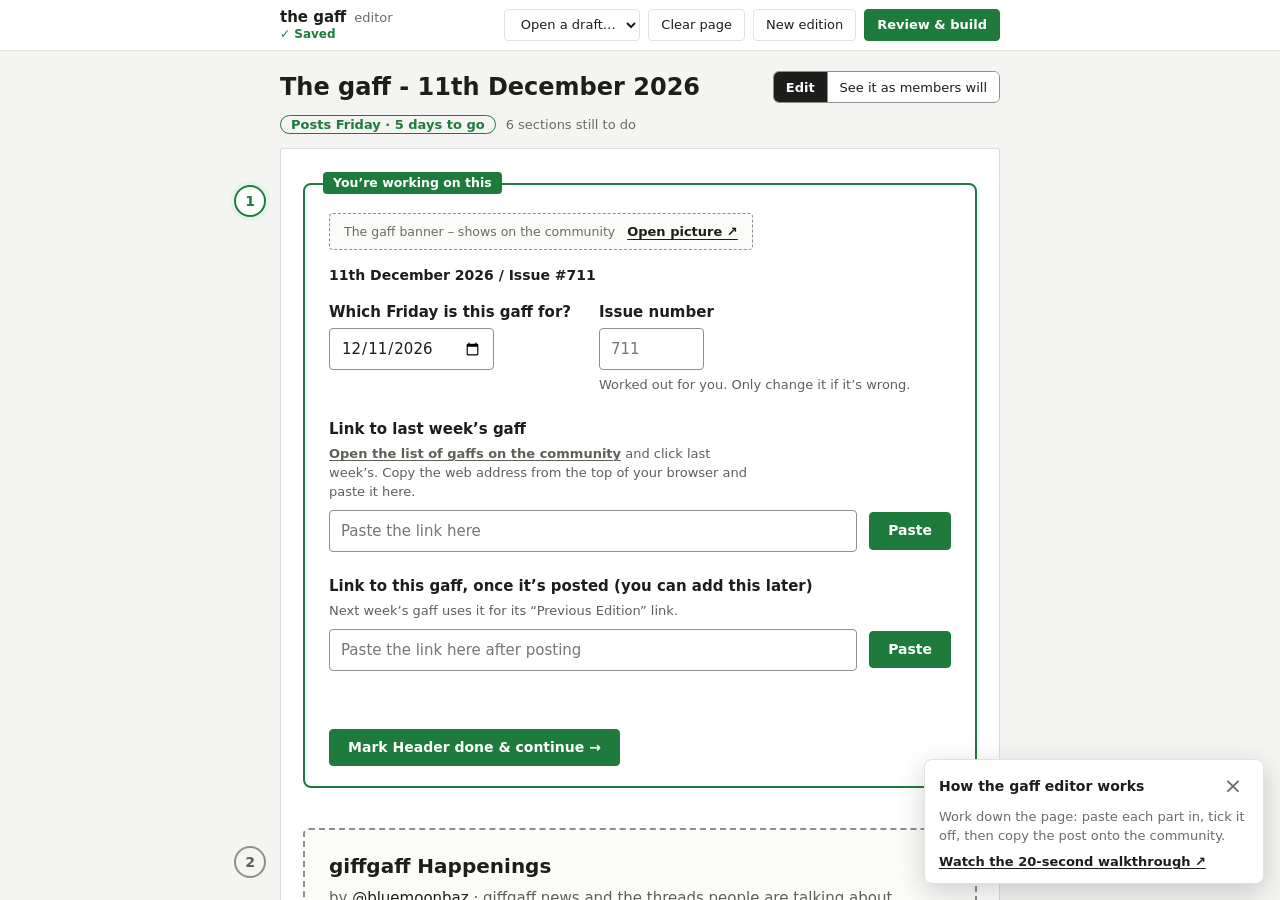
==== commit 678d2d78: "Add files via upload" ====
--- a/index.html
+++ b/index.html
@@ -4,7 +4,7 @@
 <meta charset="utf-8">
 <meta name="viewport" content="width=device-width, initial-scale=1">
 <title>The gaff editor</title>
-<link rel="stylesheet" href="static/style.css?v=7c4ff28a4c">
+<link rel="stylesheet" href="static/style.css?v=dee7a69276">
 </head>
 <body>
 <header class="topbar">
@@ -46,10 +46,17 @@
   <form method="dialog" class="dialog-body" id="done-body"></form>
 </dialog>
 <div class="toast" id="toast" role="status" hidden></div>
+<!-- Shown when the editor opens until dismissed: the walkthrough video if static/walkthrough.mp4 is there, otherwise a link to it -->
+<aside class="intro" id="intro" aria-labelledby="intro-title" hidden>
+  <div class="intro-head"><h2 id="intro-title">How the gaff editor works</h2><button class="intro-x" id="intro-close" type="button" aria-label="Dismiss the walkthrough">×</button></div>
+  <video id="intro-video" muted loop playsinline controls preload="metadata" hidden></video>
+  <p class="intro-text">Work down the page: paste each part in, tick it off, then copy the post onto the community.</p>
+  <a class="intro-link" id="intro-link" href="https://claude.ai/artifact/JBkZDCDR58CsAb2eJTT69m" target="_blank" rel="noopener">Watch the 20-second walkthrough ↗<span class="sr-only"> (opens in a new tab)</span></a>
+</aside>
 
 <script src="static/md.js?v=512c4dd237"></script>
 <script src="static/gaff.js?v=59878dafb9"></script>
 <script src="static/store.js?v=ed5e7037ab"></script>
-<script src="static/editor.js?v=c94ffd10f5"></script>
+<script src="static/editor.js?v=4d7d2c563e"></script>
 </body>
 </html>
--- a/static/style.css
+++ b/static/style.css
@@ -399,6 +399,17 @@
   position: fixed; left: 50%; bottom: 22px; transform: translateX(-50%); z-index: 20;
   background: #333; color: #fff; font: 13px var(--font); padding: 9px 14px; border-radius: 4px; max-width: min(560px, calc(100vw - 32px));
 }
+/* The walkthrough box, bottom right when the editor opens */
+.intro { position:fixed; right:max(16px, env(safe-area-inset-right, 0px)); bottom:16px; z-index:25; width:min(340px, calc(100vw - 32px)); background:var(--panel); color:var(--ink); border:1px solid var(--line); border-radius:8px; box-shadow:0 8px 28px rgba(0,0,0,.18); padding:10px 14px 14px; font-size:13px; }
+.intro[hidden] { display:none; }
+.intro-head { display:flex; align-items:center; gap:8px; margin-bottom:6px; }
+.intro-head h2 { margin:0; font-size:14px; flex:1; }
+.intro-x { background:none; border:0; color:var(--muted); font-size:22px; line-height:1; width:32px; height:32px; border-radius:4px; cursor:pointer; flex:none; }
+.intro-x:hover { background:var(--bg); color:var(--ink); }
+.intro video { display:block; width:100%; border-radius:4px; margin-bottom:8px; background:#000; }
+.intro video[hidden] { display:none; }
+.intro-text { margin:0 0 8px; color:var(--muted); line-height:1.45; }
+.intro-link { font-weight:600; color:var(--ink); text-underline-offset:2px; }
 .toast:not([hidden]) { display: flex; align-items: center; gap: 16px; }
 .toast[hidden] { display: none; }
 .toast-btn { background: none; border: 0; color: #9fe0b0; font: 700 13px var(--font); text-decoration: underline; cursor: pointer; padding: 4px 2px; }
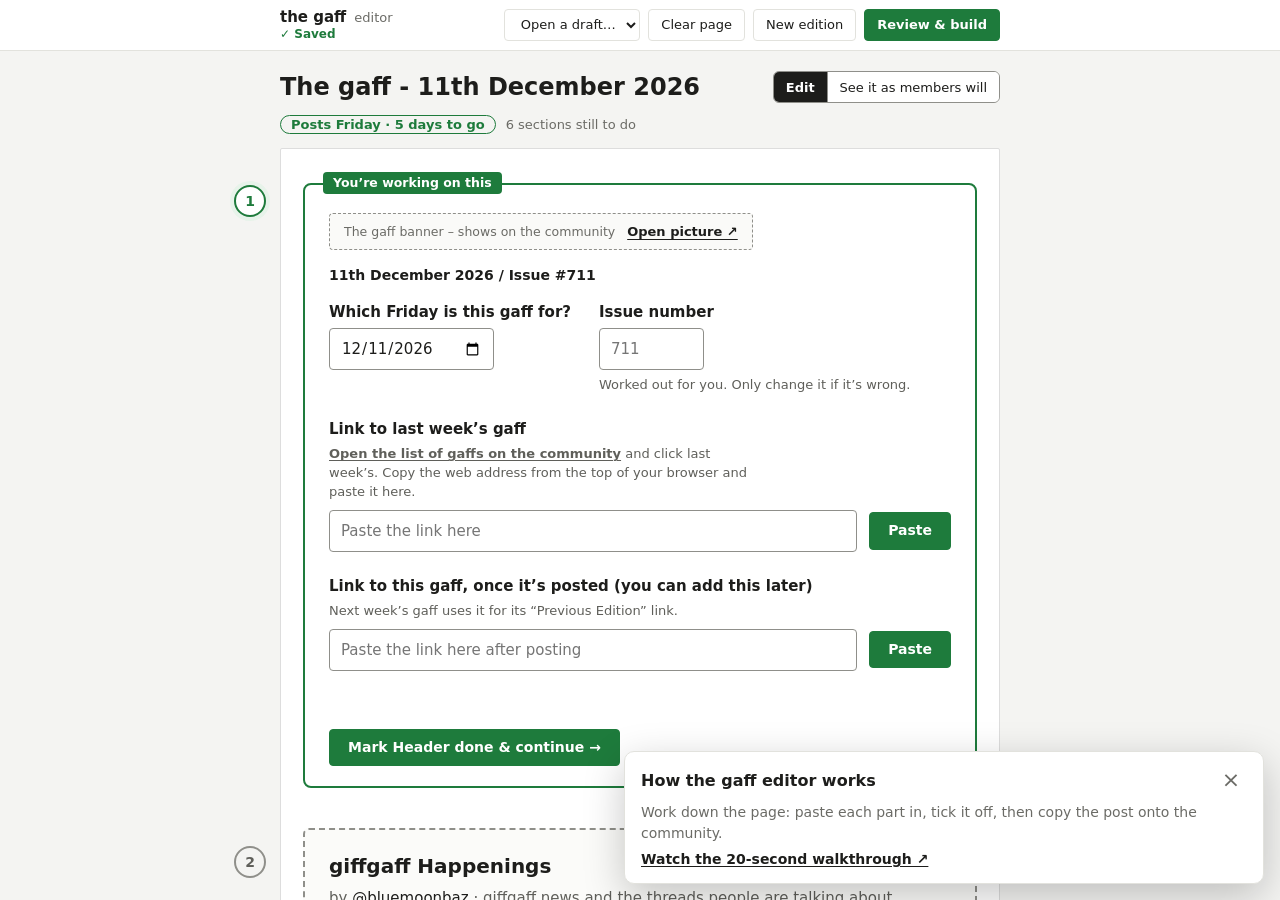
==== commit 39b49102: "Add files via upload" ====
--- a/index.html
+++ b/index.html
@@ -4,7 +4,7 @@
 <meta charset="utf-8">
 <meta name="viewport" content="width=device-width, initial-scale=1">
 <title>The gaff editor</title>
-<link rel="stylesheet" href="static/style.css?v=dee7a69276">
+<link rel="stylesheet" href="static/style.css?v=1a2b0a7872">
 </head>
 <body>
 <header class="topbar">
--- a/static/style.css
+++ b/static/style.css
@@ -400,13 +400,13 @@
   background: #333; color: #fff; font: 13px var(--font); padding: 9px 14px; border-radius: 4px; max-width: min(560px, calc(100vw - 32px));
 }
 /* The walkthrough box, bottom right when the editor opens */
-.intro { position:fixed; right:max(16px, env(safe-area-inset-right, 0px)); bottom:16px; z-index:25; width:min(340px, calc(100vw - 32px)); background:var(--panel); color:var(--ink); border:1px solid var(--line); border-radius:8px; box-shadow:0 8px 28px rgba(0,0,0,.18); padding:10px 14px 14px; font-size:13px; }
+.intro { position:fixed; right:max(16px, env(safe-area-inset-right, 0px)); bottom:16px; z-index:25; width:min(640px, calc(100vw - 32px)); background:var(--panel); color:var(--ink); border:1px solid var(--line); border-radius:10px; box-shadow:0 12px 40px rgba(0,0,0,.22); padding:12px 16px 16px; font-size:14px; max-height:calc(100vh - 32px); overflow:auto; }
 .intro[hidden] { display:none; }
 .intro-head { display:flex; align-items:center; gap:8px; margin-bottom:6px; }
-.intro-head h2 { margin:0; font-size:14px; flex:1; }
+.intro-head h2 { margin:0; font-size:16px; flex:1; }
 .intro-x { background:none; border:0; color:var(--muted); font-size:22px; line-height:1; width:32px; height:32px; border-radius:4px; cursor:pointer; flex:none; }
 .intro-x:hover { background:var(--bg); color:var(--ink); }
-.intro video { display:block; width:100%; border-radius:4px; margin-bottom:8px; background:#000; }
+.intro video { display:block; width:100%; aspect-ratio:16 / 9; border-radius:6px; margin-bottom:10px; background:#000; }
 .intro video[hidden] { display:none; }
 .intro-text { margin:0 0 8px; color:var(--muted); line-height:1.45; }
 .intro-link { font-weight:600; color:var(--ink); text-underline-offset:2px; }
